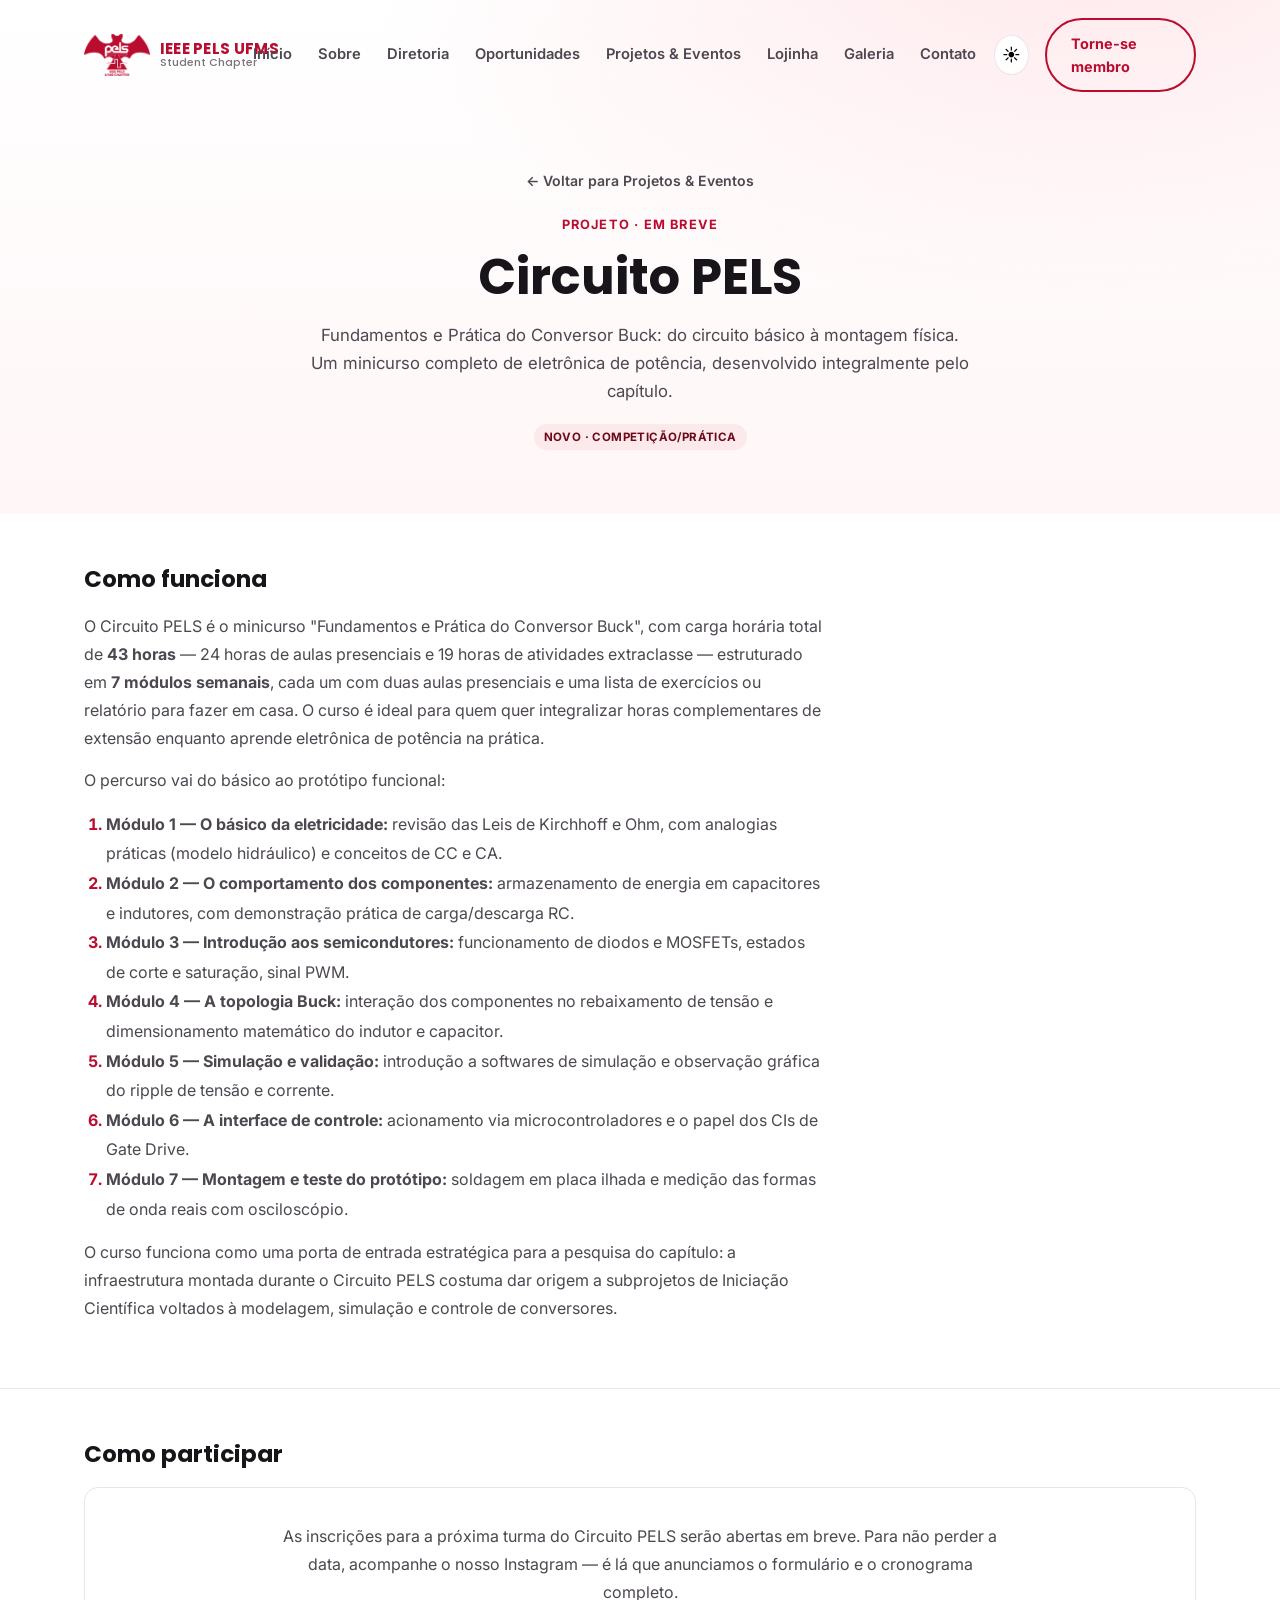
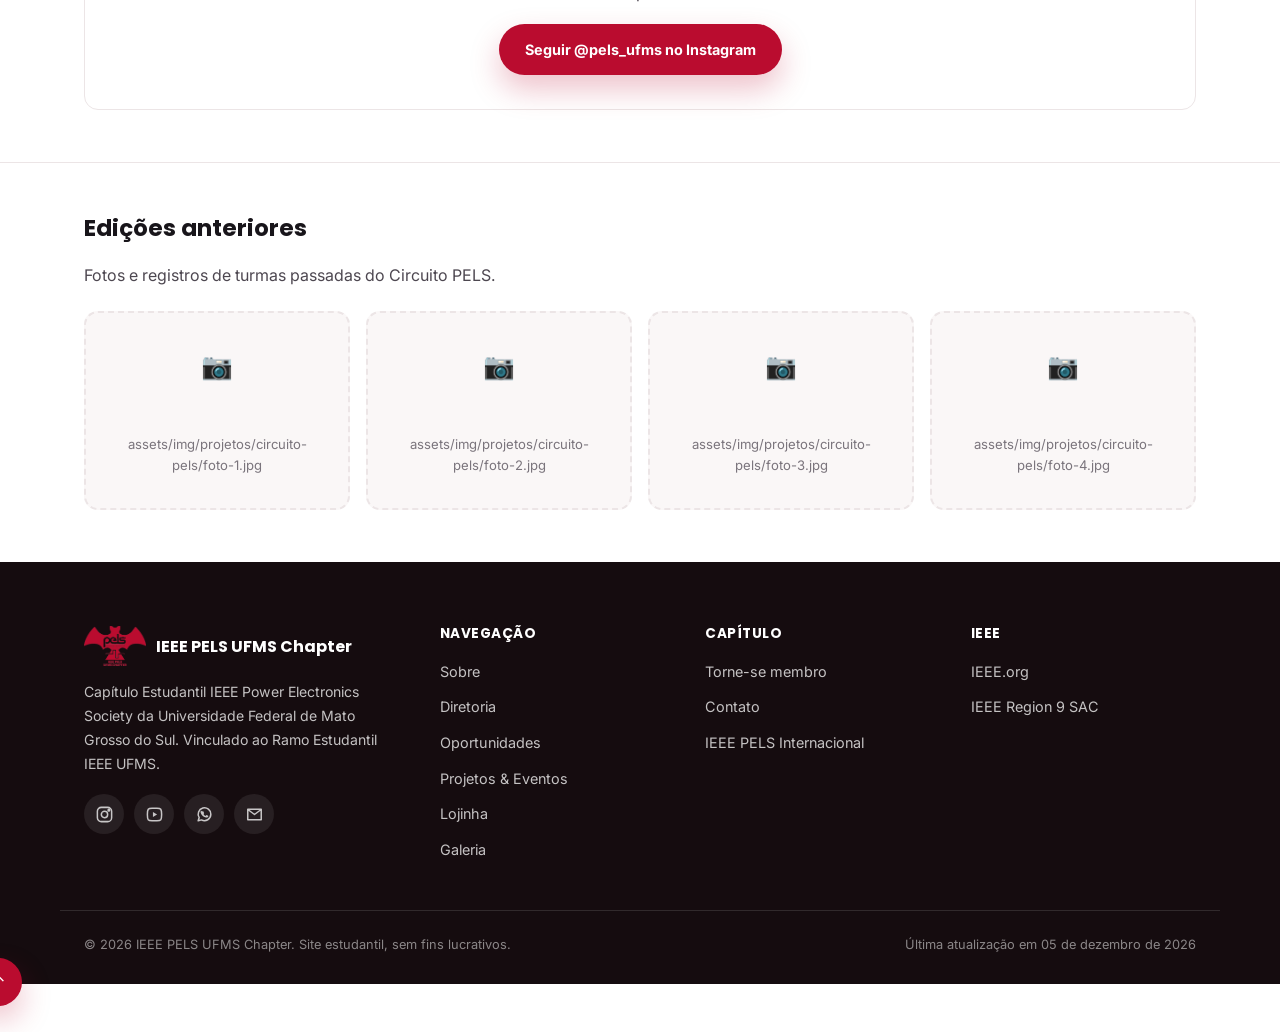
==== projetos/circuito-pels.html @ fd72b778 "Oficial" ====
<!DOCTYPE html>
<html lang="pt-BR">
<head>
<meta charset="UTF-8">
<meta name="viewport" content="width=device-width, initial-scale=1.0">
<title>Circuito PELS — IEEE PELS UFMS Chapter</title>
<meta name="description" content="Circuito PELS: minicurso prático de eletrônica de potência do Capítulo Estudantil IEEE PELS UFMS, do circuito básico à montagem física de um conversor Buck.">
<link rel="icon" type="image/png" sizes="32x32" href="../assets/img/favicon-32.png">
<link rel="icon" type="image/png" sizes="192x192" href="../assets/img/favicon-192.png">
<link rel="apple-touch-icon" href="../assets/img/favicon-192.png">
<link rel="preconnect" href="https://fonts.googleapis.com">
<link rel="preconnect" href="https://fonts.gstatic.com" crossorigin>
<link href="https://fonts.googleapis.com/css2?family=Inter:wght@400;500;600;700&family=Poppins:wght@600;700;800&display=swap" rel="stylesheet">
<link rel="stylesheet" href="../css/style.css">
<script>
  (function () {
    var stored = localStorage.getItem('pels-theme');
    var theme = stored || (window.matchMedia('(prefers-color-scheme: dark)').matches ? 'dark' : 'light');
    document.documentElement.setAttribute('data-theme', theme);
  })();
</script>
</head>
<body>

<a class="skip-link" href="#conteudo">Pular para o conteúdo</a>
<div class="scroll-progress" id="scrollProgress"></div>

<header class="site-header" id="siteHeader">
  <div class="container">
    <a href="../index.html" class="brand">
      <img src="../assets/img/logo.png" alt="Logo IEEE PELS UFMS Chapter">
      <span class="brand-text">
        <strong>IEEE PELS UFMS</strong>
        <span>Student Chapter</span>
      </span>
    </a>

    <nav class="nav-desktop" aria-label="Navegação principal">
      <a href="../index.html#inicio">Início</a>
      <a href="../index.html#sobre">Sobre</a>
      <a href="../index.html#diretoria">Diretoria</a>
      <a href="../index.html#oportunidades">Oportunidades</a>
      <a href="../index.html#projetos">Projetos &amp; Eventos</a>
      <a href="../index.html#loja">Lojinha</a>
      <a href="../index.html#galeria">Galeria</a>
      <a href="../index.html#contato">Contato</a>
    </nav>

    <button class="theme-toggle" id="themeToggle" type="button" aria-label="Alternar tema claro/escuro" aria-pressed="false">
      <span class="theme-icon theme-icon-sun" aria-hidden="true">☀️</span>
      <span class="theme-icon theme-icon-moon" aria-hidden="true">🌙</span>
    </button>

    <a href="../index.html#membros" class="btn btn-outline">Torne-se membro</a>

    <button class="nav-toggle" id="navToggle" aria-label="Abrir menu" aria-expanded="false" aria-controls="navMobile">
      <span></span>
    </button>
  </div>
</header>

<nav class="nav-mobile" id="navMobile" aria-label="Navegação mobile">
  <a href="../index.html#inicio">Início</a>
  <a href="../index.html#sobre">Sobre</a>
  <a href="../index.html#diretoria">Diretoria</a>
  <a href="../index.html#oportunidades">Oportunidades</a>
  <a href="../index.html#projetos">Projetos &amp; Eventos</a>
  <a href="../index.html#loja">Lojinha</a>
  <a href="../index.html#galeria">Galeria</a>
  <a href="../index.html#contato">Contato</a>
  <a href="../index.html#membros" class="btn btn-primary">Torne-se membro</a>
  <button class="theme-toggle theme-toggle-mobile" id="themeToggleMobile" type="button" aria-label="Alternar tema claro/escuro" aria-pressed="false">
    <span class="theme-icon theme-icon-sun" aria-hidden="true">☀️</span>
    <span class="theme-icon theme-icon-moon" aria-hidden="true">🌙</span>
    <span class="theme-toggle-label" id="themeToggleLabel">Tema escuro</span>
  </button>
</nav>

<main id="conteudo">

  <section class="page-hero">
    <div class="container">
      <a href="../index.html#projetos" class="page-back">← Voltar para Projetos &amp; Eventos</a>
      <span class="kicker">Projeto · Em breve</span>
      <h1>Circuito PELS</h1>
      <p class="page-lead">Fundamentos e Prática do Conversor Buck: do circuito básico à montagem física. Um minicurso completo de eletrônica de potência, desenvolvido integralmente pelo capítulo.</p>
      <span class="opp-tag">Novo · Competição/Prática</span>
    </div>
  </section>

  <section class="page-section">
    <div class="container">
      <h2>Como funciona</h2>
      <p>
        O Circuito PELS é o minicurso "Fundamentos e Prática do Conversor Buck", com carga horária total de
        <strong>43 horas</strong> — 24 horas de aulas presenciais e 19 horas de atividades extraclasse — estruturado
        em <strong>7 módulos semanais</strong>, cada um com duas aulas presenciais e uma lista de exercícios ou
        relatório para fazer em casa. O curso é ideal para quem quer integralizar horas complementares de extensão
        enquanto aprende eletrônica de potência na prática.
      </p>
      <p>O percurso vai do básico ao protótipo funcional:</p>
      <ol>
        <li><strong>Módulo 1 — O básico da eletricidade:</strong> revisão das Leis de Kirchhoff e Ohm, com analogias práticas (modelo hidráulico) e conceitos de CC e CA.</li>
        <li><strong>Módulo 2 — O comportamento dos componentes:</strong> armazenamento de energia em capacitores e indutores, com demonstração prática de carga/descarga RC.</li>
        <li><strong>Módulo 3 — Introdução aos semicondutores:</strong> funcionamento de diodos e MOSFETs, estados de corte e saturação, sinal PWM.</li>
        <li><strong>Módulo 4 — A topologia Buck:</strong> interação dos componentes no rebaixamento de tensão e dimensionamento matemático do indutor e capacitor.</li>
        <li><strong>Módulo 5 — Simulação e validação:</strong> introdução a softwares de simulação e observação gráfica do ripple de tensão e corrente.</li>
        <li><strong>Módulo 6 — A interface de controle:</strong> acionamento via microcontroladores e o papel dos CIs de Gate Drive.</li>
        <li><strong>Módulo 7 — Montagem e teste do protótipo:</strong> soldagem em placa ilhada e medição das formas de onda reais com osciloscópio.</li>
      </ol>
      <p>
        O curso funciona como uma porta de entrada estratégica para a pesquisa do capítulo: a infraestrutura montada
        durante o Circuito PELS costuma dar origem a subprojetos de Iniciação Científica voltados à modelagem,
        simulação e controle de conversores.
      </p>
    </div>
  </section>

  <section class="page-section">
    <div class="container">
      <h2>Como participar</h2>
      <div class="page-cta">
        <p>As inscrições para a próxima turma do Circuito PELS serão abertas em breve. Para não perder a data,
          acompanhe o nosso Instagram — é lá que anunciamos o formulário e o cronograma completo.</p>
        <a href="https://www.instagram.com/pels_ufms/" target="_blank" rel="noopener" class="btn btn-primary">Seguir @pels_ufms no Instagram</a>
      </div>
    </div>
  </section>

  <section class="page-section">
    <div class="container">
      <h2>Edições anteriores</h2>
      <p>Fotos e registros de turmas passadas do Circuito PELS.</p>
      <!-- Fotos: substituir os placeholders abaixo por <img src="../assets/img/projetos/circuito-pels/foto-N.jpg" alt="..."> -->
      <div class="photo-placeholder-grid">
        <div class="photo-placeholder"><span>📷</span><span>assets/img/projetos/circuito-pels/foto-1.jpg</span></div>
        <div class="photo-placeholder"><span>📷</span><span>assets/img/projetos/circuito-pels/foto-2.jpg</span></div>
        <div class="photo-placeholder"><span>📷</span><span>assets/img/projetos/circuito-pels/foto-3.jpg</span></div>
        <div class="photo-placeholder"><span>📷</span><span>assets/img/projetos/circuito-pels/foto-4.jpg</span></div>
      </div>
    </div>
  </section>

</main>

<footer class="site-footer">
  <div class="container footer-grid">
    <div>
      <div class="footer-brand">
        <img src="../assets/img/logo.png" alt="Logo IEEE PELS UFMS">
        <strong>IEEE PELS UFMS Chapter</strong>
      </div>
      <p>Capítulo Estudantil IEEE Power Electronics Society da Universidade Federal de Mato Grosso do
        Sul. Vinculado ao Ramo Estudantil IEEE UFMS.</p>
      <div class="social-row">
        <a href="https://www.instagram.com/pels_ufms/" target="_blank" rel="noopener" aria-label="Instagram"><svg viewBox="0 0 24 24"><rect x="3" y="3" width="18" height="18" rx="5"/><circle cx="12" cy="12" r="4"/><circle cx="17.5" cy="6.5" r="1"/></svg></a>
        <a href="https://youtube.com/@pelsufms8757" target="_blank" rel="noopener" aria-label="YouTube"><svg viewBox="0 0 24 24"><path d="M21 12c0 3.5-.4 5.7-1.1 6.7-.7.9-2.2 1.3-4.8 1.3H8.9c-2.6 0-4.1-.4-4.8-1.3C3.4 17.7 3 15.5 3 12s.4-5.7 1.1-6.7C4.8 4.4 6.3 4 8.9 4h6.2c2.6 0 4.1.4 4.8 1.3.7 1 1.1 3.2 1.1 6.7Z"/><path d="m10 8.8 5.3 3.2-5.3 3.2Z" class="fill"/></svg></a>
        <a href="https://chat.whatsapp.com/J5uKCY3uAXA0diFgOtXQ81" target="_blank" rel="noopener" aria-label="WhatsApp"><svg viewBox="0 0 24 24"><path d="M20 11.8a8 8 0 0 1-11.8 7L4 20l1.3-4.1A8 8 0 1 1 20 11.8Z"/><path d="M9.1 8.3c.2-.4.3-.4.6-.4h.5c.1 0 .3 0 .4.3l.8 1.9c.1.2.1.3 0 .5l-.4.5c-.2.2-.3.3-.1.6.2.4.9 1.4 2 1.9.3.2.5.2.7 0l.7-.8c.2-.2.3-.2.5-.1l1.7.8c.3.1.4.2.4.4 0 .2-.1 1-.6 1.4-.5.5-1.2.6-1.5.6-.4 0-1.5-.1-3.1-.8a10.7 10.7 0 0 1-3.5-3.1c-.9-1.2-1.2-2.3-1.2-3.1 0-.8.4-1.3.7-1.7Z" class="fill"/></svg></a>
        <a href="mailto:pelsufms@gmail.com" aria-label="E-mail"><svg viewBox="0 0 24 24"><path d="M3.5 5.5h17v13h-17zM4 6l8 6 8-6"/></svg></a>
      </div>
    </div>

    <div class="footer-col">
      <h4>Navegação</h4>
      <ul>
        <li><a href="../index.html#sobre">Sobre</a></li>
        <li><a href="../index.html#diretoria">Diretoria</a></li>
        <li><a href="../index.html#oportunidades">Oportunidades</a></li>
        <li><a href="../index.html#projetos">Projetos &amp; Eventos</a></li>
        <li><a href="../index.html#loja">Lojinha</a></li>
        <li><a href="../index.html#galeria">Galeria</a></li>
      </ul>
    </div>

    <div class="footer-col">
      <h4>Capítulo</h4>
      <ul>
        <li><a href="../index.html#membros">Torne-se membro</a></li>
        <li><a href="../index.html#contato">Contato</a></li>
        <li><a href="https://www.ieee-pels.org" target="_blank" rel="noopener">IEEE PELS Internacional</a></li>
      </ul>
    </div>

    <div class="footer-col">
      <h4>IEEE</h4>
      <ul>
        <li><a href="https://www.ieee.org" target="_blank" rel="noopener">IEEE.org</a></li>
        <li><a href="https://r9.ieee.org/sac" target="_blank" rel="noopener">IEEE Region 9 SAC</a></li>
      </ul>
    </div>
  </div>

  <div class="container footer-bottom">
    <span>© <span id="year"></span> IEEE PELS UFMS Chapter. Site estudantil, sem fins lucrativos.</span>
    <span class="footer-updated">Última atualização em <span id="lastUpdated">—</span></span>
  </div>
</footer>

<button class="back-to-top" id="backToTop" aria-label="Voltar ao topo">↑</button>

<script src="../js/main.js"></script>
</body>
</html>
---- css/style.css ----
/* ==========================================================================
   IEEE PELS UFMS Chapter — Design system
   Brand color sampled directly from the chapter logo (#BA0C2F).
   ========================================================================== */

:root {
  --red: #ba0c2f;
  --red-dark: #6e0919;
  --red-darker: #4a0611;
  --red-light: #e2536c;
  --red-tint: #fbe9ec;
  --gold: #d4a017;

  --ink: #18151a;
  --ink-soft: #4d4750;
  --ink-faint: #7a747c;

  --bg: #ffffff;
  --bg-alt: #faf7f7;
  --bg-dark: #150c0f;
  --surface: #ffffff;
  --surface-solid: #ffffff;

  --border: #ece5e6;

  --hero-bg: radial-gradient(1200px 600px at 85% -10%, #ffe9ec 0%, transparent 60%),
             linear-gradient(180deg, #fff 0%, #fff6f7 100%);
  --header-scrim: rgba(255,255,255,0.92);
  --badge-projeto-bg: #fdeeda;
  --badge-projeto-ink: #9a5b00;
  --badge-parceria-bg: #e6f0ff;
  --badge-parceria-ink: #1a4d8f;
  --badge-evento-ink: var(--red-dark);

  --font-head: 'Poppins', 'Segoe UI', sans-serif;
  --font-body: 'Inter', 'Segoe UI', sans-serif;

  --container: 1160px;
  --radius: 14px;
  --radius-sm: 8px;

  --shadow-sm: 0 2px 10px rgba(24, 21, 26, 0.06);
  --shadow-md: 0 12px 30px rgba(24, 21, 26, 0.1);
  --shadow-red: 0 14px 30px rgba(186, 12, 47, 0.25);

  --ease: cubic-bezier(0.22, 1, 0.36, 1);

  color-scheme: light;
}

/* ---------- Dark theme ---------- */
html[data-theme="dark"] {
  --red-tint: rgba(186, 12, 47, 0.16);

  --ink: #f2eef0;
  --ink-soft: #c4bec5;
  --ink-faint: #8f8991;

  --bg: #121014;
  --bg-alt: #19161a;
  --bg-dark: #0a080a;
  --surface: #1d1a1f;
  --surface-solid: #201d22;

  --border: #322e34;

  --hero-bg: radial-gradient(1200px 600px at 85% -10%, rgba(186,12,47,0.16) 0%, transparent 60%),
             linear-gradient(180deg, #121014 0%, #170f13 100%);
  --header-scrim: rgba(18,16,20,0.85);
  --badge-projeto-bg: rgba(212, 160, 23, 0.16);
  --badge-projeto-ink: #e0b84a;
  --badge-parceria-bg: rgba(58, 130, 255, 0.16);
  --badge-parceria-ink: #7fb1ff;
  --badge-evento-ink: var(--red-light);

  --shadow-sm: 0 2px 10px rgba(0, 0, 0, 0.28);
  --shadow-md: 0 12px 30px rgba(0, 0, 0, 0.4);

  color-scheme: dark;
}
html[data-theme="dark"] body {
  background: var(--bg);
}

/* ---------- Reset ---------- */
* , *::before, *::after { box-sizing: border-box; }
html { scroll-behavior: smooth; }
body {
  margin: 0;
  font-family: var(--font-body);
  color: var(--ink);
  background: var(--bg);
  line-height: 1.6;
  -webkit-font-smoothing: antialiased;
}
img { max-width: 100%; display: block; }
a { color: inherit; text-decoration: none; }
ul { list-style: none; margin: 0; padding: 0; }
h1, h2, h3, h4 { font-family: var(--font-head); line-height: 1.2; margin: 0; }
p { margin: 0; }
button { font: inherit; cursor: pointer; }

.container {
  width: 100%;
  max-width: var(--container);
  margin-inline: auto;
  padding-inline: 24px;
}

.skip-link {
  position: absolute;
  left: -999px;
  top: 0;
  background: var(--red);
  color: #fff;
  padding: 12px 20px;
  z-index: 999;
  border-radius: 0 0 8px 0;
}
.skip-link:focus { left: 0; }

::selection { background: var(--red); color: #fff; }

:focus-visible {
  outline: 3px solid var(--gold);
  outline-offset: 3px;
}

/* ---------- Scroll progress bar ---------- */
.scroll-progress {
  position: fixed;
  top: 0; left: 0;
  height: 3px;
  width: 0%;
  background: linear-gradient(90deg, var(--gold), var(--red));
  z-index: 1100;
  transition: width 0.1s linear;
}

/* ---------- Header ---------- */
.site-header {
  position: fixed;
  top: 0; left: 0; right: 0;
  z-index: 1000;
  padding: 18px 0;
  transition: padding 0.35s var(--ease), background 0.35s var(--ease), box-shadow 0.35s var(--ease);
}
.site-header .container { display: flex; align-items: center; justify-content: space-between; gap: 16px; }
.site-header::before {
  content: "";
  position: absolute; inset: 0;
  background: rgba(255,255,255,0);
  backdrop-filter: blur(0px);
  transition: background 0.35s var(--ease), backdrop-filter 0.35s var(--ease);
  z-index: -1;
}
.site-header.is-scrolled {
  padding: 10px 0;
  box-shadow: var(--shadow-sm);
}
.site-header.is-scrolled::before {
  background: var(--header-scrim);
  backdrop-filter: blur(10px);
}

.brand { display: flex; align-items: center; gap: 10px; font-family: var(--font-head); font-weight: 700; }
.brand img { height: 42px; width: auto; transition: height 0.35s var(--ease); }
.site-header.is-scrolled .brand img { height: 34px; }
.brand-text { display: flex; flex-direction: column; line-height: 1.1; }
.brand-text strong { color: var(--red); font-size: 0.95rem; letter-spacing: 0.3px; white-space: nowrap; }
.brand-text span { font-size: 0.68rem; color: var(--ink-faint); font-weight: 500; white-space: nowrap; }

@media (max-width: 400px) {
  .brand-text strong { font-size: 0.78rem; }
  .brand-text span { font-size: 0.6rem; }
}

.nav-desktop { display: flex; align-items: center; gap: 22px; flex-wrap: nowrap; white-space: nowrap; }
.nav-desktop a {
  font-size: 0.92rem;
  font-weight: 600;
  color: var(--ink-soft);
  position: relative;
  padding: 6px 2px;
  transition: color 0.25s;
}
.nav-desktop a::after {
  content: "";
  position: absolute; left: 0; bottom: -2px;
  width: 0; height: 2px;
  background: var(--red);
  transition: width 0.25s var(--ease);
}
.nav-desktop a:hover, .nav-desktop a.is-active { color: var(--red); }
.nav-desktop a:hover::after, .nav-desktop a.is-active::after { width: 100%; }

.btn {
  display: inline-flex;
  align-items: center;
  gap: 8px;
  padding: 12px 24px;
  border-radius: 999px;
  font-weight: 700;
  font-size: 0.9rem;
  border: 2px solid transparent;
  transition: transform 0.25s var(--ease), box-shadow 0.25s var(--ease), background 0.25s, color 0.25s;
}
.btn-primary { background: var(--red); color: #fff; box-shadow: var(--shadow-red); }
.btn-primary:hover { transform: translateY(-3px); box-shadow: 0 18px 34px rgba(186,12,47,0.32); }
.btn-outline { border-color: var(--red); color: var(--red); background: transparent; }
.btn-outline:hover { background: var(--red); color: #fff; transform: translateY(-3px); }
.btn-ghost-light { border-color: rgba(255,255,255,0.6); color: #fff; }
.btn-ghost-light:hover { background: #fff; color: var(--red); transform: translateY(-3px); }

/* ---------- Theme toggle ---------- */
.theme-toggle {
  display: inline-flex;
  align-items: center;
  justify-content: center;
  width: 40px; height: 40px;
  border-radius: 50%;
  border: 1px solid var(--border);
  background: var(--surface);
  font-size: 1.1rem;
  cursor: pointer;
  position: relative;
  z-index: 5;
  transition: background 0.25s, border-color 0.25s, transform 0.25s;
}
.theme-icon { pointer-events: none; }
.theme-toggle:hover { transform: translateY(-2px); border-color: var(--red); }
.theme-icon-moon { display: none; }
html[data-theme="dark"] .theme-icon-sun { display: none; }
html[data-theme="dark"] .theme-icon-moon { display: inline; }

.theme-toggle-mobile {
  width: auto;
  border-radius: var(--radius-sm);
  gap: 10px;
  padding: 12px 18px;
  margin-top: 14px;
  align-self: flex-start;
  font-size: 0.95rem;
  color: var(--ink);
}

.nav-toggle {
  display: none;
  background: none; border: none;
  width: 40px; height: 40px;
  position: relative;
}
.nav-toggle span, .nav-toggle span::before, .nav-toggle span::after {
  content: "";
  position: absolute; left: 8px; right: 8px;
  height: 2px; background: var(--ink);
  transition: transform 0.3s var(--ease), opacity 0.3s;
}
.nav-toggle span { top: 19px; }
.nav-toggle span::before { top: -8px; }
.nav-toggle span::after { top: 8px; }
.nav-toggle.is-open span { background: transparent; }
.nav-toggle.is-open span::before { transform: translateY(8px) rotate(45deg); background: var(--red); }
.nav-toggle.is-open span::after { transform: translateY(-8px) rotate(-45deg); background: var(--red); }

.nav-mobile {
  position: fixed;
  inset: 0;
  top: 0;
  background: var(--bg);
  padding: 110px 32px 40px;
  display: flex;
  flex-direction: column;
  gap: 6px;
  transform: translateX(100%);
  transition: transform 0.4s var(--ease);
  z-index: 999;
}
.nav-mobile.is-open { transform: translateX(0); }
.nav-mobile a {
  font-family: var(--font-head);
  font-size: 1.4rem;
  font-weight: 600;
  padding: 14px 0;
  border-bottom: 1px solid var(--border);
  color: var(--ink);
}
.nav-mobile .btn { margin-top: 24px; justify-content: center; }

/* ---------- Hero ---------- */
.hero {
  position: relative;
  min-height: 100vh;
  display: flex;
  align-items: center;
  padding-top: 110px;
  overflow: hidden;
  background: var(--hero-bg);
  transition: background 0.4s var(--ease);
}
.hero-grid {
  display: grid;
  grid-template-columns: 1.1fr 0.9fr;
  gap: 48px;
  align-items: center;
  width: 100%;
}
.eyebrow {
  display: inline-flex;
  align-items: center;
  gap: 8px;
  background: var(--red-tint);
  color: var(--badge-evento-ink);
  font-weight: 700;
  font-size: 0.78rem;
  letter-spacing: 0.6px;
  text-transform: uppercase;
  padding: 8px 16px;
  border-radius: 999px;
  margin-bottom: 22px;
}
.hero h1 {
  font-size: clamp(2.2rem, 4.5vw, 3.4rem);
  color: var(--ink);
  font-weight: 800;
  letter-spacing: -0.5px;
}
.hero h1 em {
  font-style: normal;
  color: var(--red);
  position: relative;
}
.hero-lead {
  margin-top: 20px;
  font-size: 1.1rem;
  color: var(--ink-soft);
  max-width: 46ch;
}
.hero-actions { display: flex; flex-wrap: wrap; gap: 14px; margin-top: 34px; }

.hero-badge {
  margin-top: 34px;
  display: inline-flex;
  align-items: center;
  gap: 12px;
  background: var(--surface);
  border: 1px solid var(--border);
  padding: 12px 18px;
  border-radius: var(--radius);
  box-shadow: var(--shadow-sm);
  font-size: 0.85rem;
  color: var(--ink-soft);
}
.hero-badge strong { color: var(--red); }
.hero-badge-award {
  border: 2px solid var(--red);
  box-shadow: 0 0 20px rgba(186,12,47,0.3), var(--shadow-sm);
  background: var(--surface);
  padding: 14px 22px;
  font-size: 0.9rem;
  font-weight: 600;
}
.hero-badge-award .award-icon {
  font-size: 1.6rem;
  animation: pulse-award 1.5s ease-in-out infinite;
  display: inline-block;
}
@keyframes pulse-award {
  0%, 100% { transform: scale(1); opacity: 1; }
  50% { transform: scale(1.15); opacity: 0.85; }
}

.hero-visual {
  position: relative;
  display: flex;
  align-items: center;
  justify-content: center;
}
.hero-visual .glow-ring {
  position: absolute;
  width: 420px; height: 420px;
  border-radius: 50%;
  background: radial-gradient(circle, rgba(186,12,47,0.14) 0%, transparent 70%);
  animation: pulse 6s ease-in-out infinite;
}
.logo-3d-canvas {
  position: relative;
  width: min(460px, 82vw);
  aspect-ratio: 1 / 1;
  cursor: grab;
  touch-action: none;
  filter: drop-shadow(0 26px 34px rgba(186, 12, 47, 0.3));
}
.logo-3d-canvas:active,
.logo-3d-canvas.is-dragging { cursor: grabbing; }
.logo-3d-canvas canvas {
  display: block;
  width: 100% !important;
  height: 100% !important;
}
.logo-3d-fallback {
  position: absolute;
  inset: 0;
  width: 100%;
  height: 100%;
  object-fit: contain;
  pointer-events: none;
}
.logo-3d-canvas.is-ready .logo-3d-fallback { display: none; }
.logo-3d-hint {
  position: absolute;
  bottom: -30px;
  left: 50%;
  transform: translateX(-50%);
  font-size: 0.72rem;
  font-weight: 600;
  letter-spacing: 0.4px;
  color: var(--ink-faint);
  text-transform: uppercase;
  opacity: 0.8;
  pointer-events: none;
  white-space: nowrap;
}
@keyframes pulse {
  0%, 100% { transform: scale(1); opacity: 1; }
  50% { transform: scale(1.08); opacity: 0.7; }
}

.scroll-cue {
  position: absolute;
  bottom: 28px; left: 50%;
  transform: translateX(-50%);
  display: flex; flex-direction: column; align-items: center;
  gap: 8px;
  color: var(--ink-faint);
  font-size: 0.72rem;
  letter-spacing: 1px;
  text-transform: uppercase;
}
.scroll-cue .wheel {
  width: 22px; height: 36px;
  border: 2px solid var(--ink-faint);
  border-radius: 20px;
  position: relative;
}
.scroll-cue .wheel::before {
  content: "";
  position: absolute;
  top: 6px; left: 50%;
  width: 4px; height: 8px;
  background: var(--red);
  border-radius: 2px;
  transform: translateX(-50%);
  animation: scrollcue 1.8s ease-in-out infinite;
}
@keyframes scrollcue {
  0% { opacity: 1; top: 6px; }
  70% { opacity: 0; top: 18px; }
  100% { opacity: 0; top: 18px; }
}

/* ---------- Stats: cinematic pinned scene ---------- */
.pin-wrap {
  position: relative;
  height: 150vh;
  background: linear-gradient(180deg, var(--red-darker) 0%, var(--red-dark) 45%, var(--red-darker) 100%);
}
.pin-inner {
  position: sticky;
  top: 0;
  height: 100vh;
  display: flex;
  flex-direction: column;
  align-items: center;
  justify-content: center;
  overflow: hidden;
  text-align: center;
  padding-inline: 24px;
}
.starfield {
  position: absolute;
  inset: -10%;
  opacity: 0.55;
  background-image:
    radial-gradient(1.6px 1.6px at 12% 22%, #fff, transparent),
    radial-gradient(1.6px 1.6px at 78% 14%, #fff, transparent),
    radial-gradient(1.2px 1.2px at 45% 62%, #fff, transparent),
    radial-gradient(1.6px 1.6px at 88% 70%, #fff, transparent),
    radial-gradient(1.2px 1.2px at 25% 82%, #fff, transparent),
    radial-gradient(1.6px 1.6px at 60% 38%, #fff, transparent),
    radial-gradient(1.2px 1.2px at 6% 55%, #fff, transparent),
    radial-gradient(1.6px 1.6px at 93% 92%, #fff, transparent);
  background-repeat: repeat;
  background-size: 340px 340px;
}
.pin-kicker {
  position: relative;
  color: var(--gold);
  font-weight: 700;
  font-size: 0.8rem;
  letter-spacing: 2px;
  text-transform: uppercase;
  margin-bottom: 32px;
  opacity: 0.9;
}
.pin-inner .stats-grid {
  position: relative;
  display: grid;
  grid-template-columns: repeat(4, 1fr);
  gap: 20px 44px;
  max-width: 980px;
  text-align: center;
  color: #fff;
}
.stat-cine {
  opacity: 0;
  transform: scale(0.6) translateY(46px);
  filter: blur(8px);
  transition: opacity 0.7s var(--ease), transform 0.7s var(--ease), filter 0.7s var(--ease);
}
.stat-cine.is-active {
  opacity: 1;
  transform: scale(1) translateY(0);
  filter: blur(0);
}
.stat-num {
  font-family: var(--font-head);
  font-size: clamp(1.8rem, 5vw, 3.4rem);
  font-weight: 800;
}
.stat-label {
  margin-top: 6px;
  font-size: 0.85rem;
  opacity: 0.85;
}
@media (prefers-reduced-motion: reduce) {
  .pin-wrap { height: auto; }
  .pin-inner { position: static; height: auto; padding: 90px 24px; }
  .stat-cine { opacity: 1; transform: none; filter: none; }
}
@media (max-width: 760px) {
  .pin-wrap { height: 130vh; }
  .pin-inner .stats-grid { grid-template-columns: repeat(2, 1fr); gap: 32px 24px; }
}

/* ---------- Sections ---------- */
section { padding: 108px 0; perspective: 1200px; }
.section-alt { background: var(--bg-alt); }
.section-head { max-width: 640px; margin-bottom: 56px; }
.section-head.center { margin-inline: auto; text-align: center; }
.kicker {
  display: block;
  color: var(--red);
  font-weight: 700;
  font-size: 0.8rem;
  letter-spacing: 1.2px;
  text-transform: uppercase;
  margin-bottom: 12px;
}
.section-head h2 {
  font-size: clamp(1.8rem, 3vw, 2.4rem);
  font-weight: 800;
  color: var(--ink);
  display: inline-block;
  clip-path: inset(0 100% 0 0);
  transition: clip-path 0.9s var(--ease) 0.1s;
}
.section-head.is-visible h2,
.section-head.reveal.is-visible h2 { clip-path: inset(0 0 0 0); }
.section-head p {
  margin-top: 14px;
  color: var(--ink-soft);
  font-size: 1.05rem;
}
@media (prefers-reduced-motion: reduce) {
  .section-head h2 { clip-path: none; }
}

/* ---------- Reveal-on-scroll ---------- */
.reveal {
  opacity: 0;
  transform: translateY(36px) rotateX(-6deg);
  transform-origin: bottom center;
  transition: opacity 0.7s var(--ease), transform 0.7s var(--ease);
  transition-delay: var(--delay, 0s);
}
.reveal.is-visible { opacity: 1; transform: translateY(0) rotateX(0); }
.reveal-scale { transform: scale(0.88) rotateX(-6deg); }
.reveal-scale.is-visible { transform: scale(1) rotateX(0); }
.reveal-left { transform: translateX(-40px) rotateY(10deg); }
.reveal-left.is-visible { transform: translateX(0) rotateY(0); }
.reveal-right { transform: translateX(40px) rotateY(-10deg); }
.reveal-right.is-visible { transform: translateX(0) rotateY(0); }

@media (prefers-reduced-motion: reduce) {
  html { scroll-behavior: auto; }
  .reveal, .reveal-scale, .reveal-left, .reveal-right,
  .hero-visual .glow-ring, .scroll-cue .wheel::before {
    opacity: 1 !important; transform: none !important; translate: none !important; animation: none !important;
  }
  /* The 3D mark's auto-spin is disabled in JS under reduced motion, but
     dragging it stays available — that motion is user-initiated. */
}

/* ---------- About / Sobre ---------- */
.about-grid {
  display: grid;
  grid-template-columns: 1fr 1fr;
  gap: 60px;
  align-items: start;
}
.about-copy p + p { margin-top: 16px; }
.about-copy p { color: var(--ink-soft); }
.mvv { display: flex; flex-direction: column; gap: 18px; }
.mvv-card {
  background: var(--surface);
  border: 1px solid var(--border);
  border-left: 4px solid var(--red);
  border-radius: var(--radius-sm);
  padding: 22px 24px;
  box-shadow: var(--shadow-sm);
  transition: transform 0.3s var(--ease), box-shadow 0.3s var(--ease);
}
.mvv-card:hover { transform: translateY(-4px); box-shadow: var(--shadow-md); }
.mvv-card h3 { font-size: 1rem; color: var(--red); margin-bottom: 6px; }
.mvv-card p { color: var(--ink-soft); font-size: 0.95rem; }

.pill-row { display: flex; flex-wrap: wrap; gap: 10px; margin-top: 22px; }
.pill {
  background: var(--red-tint);
  color: var(--badge-evento-ink);
  font-size: 0.8rem;
  font-weight: 600;
  padding: 7px 14px;
  border-radius: 999px;
}

/* ---------- Supporters ---------- */
.supporters {
  padding: 44px 0;
  border-top: 1px solid var(--border);
  border-bottom: 1px solid var(--border);
  background: var(--bg-alt);
}
.supporters-label {
  display: block;
  text-align: center;
  color: var(--ink-faint);
  font-size: 0.75rem;
  font-weight: 700;
  letter-spacing: 1.4px;
  text-transform: uppercase;
  margin-bottom: 22px;
}
.supporters-row {
  display: flex;
  align-items: center;
  justify-content: center;
  gap: 48px;
  flex-wrap: wrap;
}
.supporter-mark {
  font-family: var(--font-head);
  font-weight: 800;
  font-size: 1.3rem;
  letter-spacing: 1px;
  color: var(--ink-soft);
  opacity: 0.75;
  transition: opacity 0.25s, color 0.25s;
}
.supporter-mark:hover { opacity: 1; color: var(--red); }
@media (max-width: 480px) {
  .supporters-row { gap: 28px; }
  .supporter-mark { font-size: 1.05rem; }
}

/* ---------- Board / Diretoria ---------- */
.board-grid {
  display: grid;
  grid-template-columns: repeat(auto-fit, minmax(190px, 1fr));
  gap: 22px;
}
.board-card {
  position: relative;
  background: var(--surface);
  border: 1px solid var(--border);
  border-radius: var(--radius);
  padding: 26px 20px;
  text-align: center;
  box-shadow: var(--shadow-sm);
  transition: transform 0.35s var(--ease), box-shadow 0.35s var(--ease), border-color 0.35s;
}
.board-card:hover {
  transform: translateY(-8px);
  box-shadow: var(--shadow-md);
  border-color: var(--red);
}
.avatar {
  width: 76px; height: 76px;
  border-radius: 50%;
  margin: 0 auto 16px;
  background: linear-gradient(135deg, var(--red), var(--red-dark));
  color: #fff;
  display: flex; align-items: center; justify-content: center;
  font-family: var(--font-head);
  font-weight: 700;
  font-size: 1.3rem;
  box-shadow: var(--shadow-red);
}
.member-photo {
  position: relative;
  width: 92px; height: 92px;
  aspect-ratio: 1;
  flex: 0 0 92px;
  border-radius: 50%;
  margin: 0 auto 16px;
  background-image: var(--member-photo), linear-gradient(135deg, var(--red), var(--red-dark));
  background-size: cover;
  background-position: center;
  border: 3px solid var(--surface);
  box-shadow: 0 0 0 2px var(--red), var(--shadow-red);
  overflow: hidden;
  display: grid;
  place-items: center;
}
.member-photo span {
  color: #fff;
  font-family: var(--font-head);
  font-weight: 700;
  font-size: 1.25rem;
  text-shadow: 0 1px 5px rgba(0,0,0,.45);
  position: relative;
  z-index: 1;
}
.member-photo img {
  position: absolute;
  inset: 0;
  width: 100%;
  height: 100%;
  object-fit: cover;
  opacity: 0;
  transition: opacity .22s ease;
}
.member-photo.has-photo img { opacity: 1; }
.member-photo.has-photo span { opacity: 0; }
.board-card h3 { font-size: 1rem; color: var(--ink); }
.board-card .role { display: block; margin-top: 4px; color: var(--red); font-size: 0.82rem; font-weight: 600; }
.board-note {
  margin-top: 28px;
  font-size: 0.85rem;
  color: var(--ink-faint);
  text-align: center;
}

/* ---------- Opportunities ---------- */
.opp-grid {
  display: grid;
  grid-template-columns: repeat(3, 1fr);
  gap: 24px;
}
.opp-card {
  background: var(--surface);
  border: 1px solid var(--border);
  border-radius: var(--radius);
  padding: 30px 26px;
  box-shadow: var(--shadow-sm);
  transition: transform 0.35s var(--ease), box-shadow 0.35s var(--ease);
  position: relative;
  overflow: hidden;
}
.opp-card:hover { transform: translateY(-8px); box-shadow: var(--shadow-md); }
.opp-card::before {
  content: "";
  position: absolute; top: 0; left: 0; right: 0; height: 4px;
  background: linear-gradient(90deg, var(--gold), var(--red));
  transform: scaleX(0);
  transform-origin: left;
  transition: transform 0.4s var(--ease);
}
.opp-card:hover::before { transform: scaleX(1); }
.opp-icon {
  width: 52px; height: 52px;
  border-radius: 14px;
  background: var(--red-tint);
  display: flex; align-items: center; justify-content: center;
  font-size: 1.4rem;
  margin-bottom: 18px;
}
.opp-card h3 { font-size: 1.08rem; margin-bottom: 10px; color: var(--ink); }
.opp-card p { color: var(--ink-soft); font-size: 0.95rem; }
.opp-tag {
  display: inline-block;
  margin-top: 14px;
  font-size: 0.72rem;
  font-weight: 700;
  letter-spacing: 0.4px;
  text-transform: uppercase;
  color: var(--badge-evento-ink);
  background: var(--red-tint);
  padding: 4px 10px;
  border-radius: 999px;
}

/* ---------- Timeline (Projetos & Eventos) ---------- */
.filter-row { display: flex; gap: 10px; flex-wrap: wrap; margin-bottom: 44px; }
.filter-btn {
  background: var(--surface);
  border: 1px solid var(--border);
  padding: 9px 18px;
  border-radius: 999px;
  font-size: 0.85rem;
  font-weight: 600;
  color: var(--ink-soft);
  transition: all 0.25s;
}
.filter-btn:hover { border-color: var(--red); color: var(--red); }
.filter-btn.is-active { background: var(--red); border-color: var(--red); color: #fff; }

.timeline { position: relative; }
.timeline::before {
  content: "";
  position: absolute;
  left: 21px; top: 6px; bottom: 6px;
  width: 2px;
  background: linear-gradient(var(--border), var(--red), var(--border));
}
.timeline-item {
  position: relative;
  padding-left: 60px;
  margin-bottom: 34px;
}
.timeline-item:last-child { margin-bottom: 0; }
.timeline-dot {
  position: absolute;
  left: 12px; top: 4px;
  width: 20px; height: 20px;
  border-radius: 50%;
  background: var(--bg-alt);
  border: 3px solid var(--red);
  box-shadow: 0 0 0 5px var(--bg-alt);
}
.timeline-card {
  background: var(--surface);
  border: 1px solid var(--border);
  border-radius: var(--radius);
  padding: 22px 26px;
  box-shadow: var(--shadow-sm);
  transition: transform 0.3s var(--ease), box-shadow 0.3s var(--ease);
}
.timeline-card:hover { transform: translateX(6px); box-shadow: var(--shadow-md); }
.timeline-meta {
  display: flex; align-items: center; gap: 10px;
  margin-bottom: 8px;
  flex-wrap: wrap;
}
.timeline-date { font-size: 0.78rem; font-weight: 700; color: var(--ink-faint); text-transform: uppercase; letter-spacing: 0.4px; }
.badge {
  font-size: 0.68rem; font-weight: 700; text-transform: uppercase; letter-spacing: 0.4px;
  padding: 3px 10px; border-radius: 999px;
}
.badge-projeto { background: var(--badge-projeto-bg); color: var(--badge-projeto-ink); }
.badge-evento { background: var(--red-tint); color: var(--badge-evento-ink); }
.badge-parceria { background: var(--badge-parceria-bg); color: var(--badge-parceria-ink); }
.timeline-card h3 { font-size: 1.05rem; margin-bottom: 6px; }
.timeline-card h3 a, .opp-card h3 a {
  color: inherit;
  text-decoration: none;
  transition: color 0.2s;
}
.timeline-card h3 a:hover, .opp-card h3 a:hover { color: var(--red); text-decoration: underline; }
.timeline-card p { color: var(--ink-soft); font-size: 0.94rem; }

/* ---------- Lojinha PELS ---------- */
.store-section {
  padding: 112px 0;
  background: linear-gradient(135deg, var(--bg) 0%, var(--bg-alt) 100%);
  border-top: 1px solid var(--border);
  border-bottom: 1px solid var(--border);
}
.store-layout {
  display: grid;
  grid-template-columns: 1fr .85fr;
  align-items: center;
  gap: 72px;
}
.store-copy h2 { font-size: clamp(2rem, 4vw, 3.4rem); margin: 12px 0 18px; }
.store-copy > p { color: var(--ink-soft); max-width: 54ch; }
.store-points { margin: 26px 0 30px; display: grid; gap: 11px; }
.store-points li { color: var(--ink-soft); padding-left: 25px; position: relative; }
.store-points li::before { content: '✓'; position: absolute; left: 0; color: var(--red); font-weight: 800; }
.product-card {
  position: relative;
  min-height: 392px;
  overflow: hidden;
  border: 1px solid var(--border);
  border-radius: calc(var(--radius) * 1.5);
  background: linear-gradient(145deg, #18243a, #07111f);
  color: #fff;
  box-shadow: 0 20px 46px rgba(7, 17, 31, .24);
}
.product-card::after { content: ''; position: absolute; width: 280px; height: 280px; border-radius: 50%; right: -90px; top: -90px; background: rgba(186,12,47,.25); filter: blur(20px); }
.cap-illustration { position: absolute; inset: 36px 20px 115px; display: grid; place-items: center; transform: rotate(-10deg); }
.cap-crown { position: relative; width: 220px; height: 146px; border-radius: 120px 120px 34px 34px; background: linear-gradient(145deg, #203d66 0%, #09182e 76%); box-shadow: inset 20px 15px 30px rgba(255,255,255,.08), 18px 24px 30px rgba(0,0,0,.38); z-index: 2; }
.cap-crown::after { content: ''; position: absolute; left: 50%; top: 5px; width: 1px; height: 130px; background: rgba(255,255,255,.12); transform: translateX(-50%); }
.cap-crown img { width: 102px; height: 76px; object-fit: contain; position: absolute; left: 59px; top: 36px; filter: brightness(0) invert(1) drop-shadow(0 2px 2px rgba(0,0,0,.45)); }
.cap-brim { position: absolute; width: 198px; height: 58px; border-radius: 8px 100% 100% 42px; background: linear-gradient(160deg, #1c385f, #061329 85%); transform: translate(68px, 91px) rotate(-9deg); box-shadow: 12px 20px 22px rgba(0,0,0,.36); }
.product-info { position: absolute; z-index: 3; left: 26px; right: 26px; bottom: 24px; }
.product-status { display: inline-block; padding: 4px 9px; border-radius: 999px; background: rgba(255,255,255,.13); color: #fff; font-size: .7rem; letter-spacing: .4px; text-transform: uppercase; font-weight: 700; }
.product-info h3 { margin: 10px 0 5px; font-size: 1.25rem; }
.product-info p { color: rgba(255,255,255,.75); font-size: .9rem; }

/* ---------- Why PELS section ---------- */
.why-grid {
  display: grid;
  grid-template-columns: repeat(2, 1fr);
  gap: 32px;
}
.why-card {
  padding: 32px 28px;
  background: var(--surface);
  border: 1px solid var(--border);
  border-radius: var(--radius);
  text-align: center;
  transition: transform 0.3s var(--ease), box-shadow 0.3s var(--ease);
}
.why-card:hover {
  transform: translateY(-4px);
  box-shadow: var(--shadow-md);
}
.why-icon {
  font-size: 2.4rem;
  display: block;
  margin-bottom: 12px;
}
.why-card h3 {
  font-size: 1.1rem;
  margin-bottom: 10px;
  color: var(--ink);
}
.why-card p {
  color: var(--ink-soft);
  font-size: 0.93rem;
}

/* ---------- Testimonial (draft) ---------- */
.testimonial-card {
  background: var(--surface);
  border: 1px dashed var(--gold, #b8860b);
  border-radius: var(--radius);
  padding: 32px 36px;
}
.testimonial-card blockquote {
  margin: 0 0 20px;
  font-size: 1.05rem;
  line-height: 1.6;
  color: var(--ink);
  font-style: italic;
}
.testimonial-card figcaption { display: flex; align-items: center; gap: 12px; }
.testimonial-card figcaption img {
  width: 44px; height: 44px; border-radius: 50%; object-fit: cover; flex: 0 0 44px;
}
.testimonial-card figcaption span { font-size: 0.85rem; color: var(--ink-soft); }
.testimonial-card figcaption strong { color: var(--ink); }

/* ---------- Documentos section ---------- */
.docs-grid {
  display: grid;
  grid-template-columns: repeat(auto-fit, minmax(280px, 1fr));
  gap: 28px;
}
.doc-card {
  background: var(--surface);
  border: 1px solid var(--border);
  border-radius: var(--radius);
  padding: 32px 28px;
  text-align: center;
  transition: transform 0.3s var(--ease), box-shadow 0.3s var(--ease);
}
.doc-card:hover {
  transform: translateY(-4px);
  box-shadow: var(--shadow-md);
}
.doc-icon {
  font-size: 2.2rem;
  display: block;
  margin-bottom: 12px;
}
.doc-card h3 {
  font-size: 1.05rem;
  margin-bottom: 10px;
  color: var(--ink);
}
.doc-card p {
  color: var(--ink-soft);
  font-size: 0.92rem;
}

/* ---------- Join / Membros ---------- */
.join {
  background: linear-gradient(135deg, var(--red-darker), var(--red-dark) 55%, var(--red));
  border-radius: 28px;
  padding: 72px 48px;
  color: #fff;
  position: relative;
  overflow: hidden;
  text-align: center;
}
.join::before, .join::after {
  content: "";
  position: absolute;
  border-radius: 50%;
  background: rgba(255,255,255,0.06);
}
.join::before { width: 320px; height: 320px; top: -140px; left: -100px; }
.join::after { width: 240px; height: 240px; bottom: -120px; right: -60px; }
.join h2 { font-size: clamp(1.7rem, 3vw, 2.3rem); font-weight: 800; max-width: 620px; margin-inline: auto; position: relative; }
.join p { margin-top: 16px; opacity: 0.9; max-width: 540px; margin-inline: auto; position: relative; }
.join-actions { display: flex; justify-content: center; gap: 16px; flex-wrap: wrap; margin-top: 34px; position: relative; }
.join-steps {
  display: grid;
  grid-template-columns: repeat(3, 1fr);
  gap: 18px;
  margin-top: 48px;
  position: relative;
}
.join-step {
  background: rgba(255,255,255,0.08);
  border: 1px solid rgba(255,255,255,0.16);
  border-radius: var(--radius-sm);
  padding: 20px;
  text-align: left;
}
.join-step .num {
  font-family: var(--font-head);
  font-weight: 800;
  font-size: 1.3rem;
  color: var(--gold);
}
.join-step p { margin-top: 6px; font-size: 0.9rem; opacity: 0.92; }

/* ---------- Contact ---------- */
.contact-grid {
  display: grid;
  grid-template-columns: 1fr 1fr;
  gap: 50px;
}
.contact-list { display: flex; flex-direction: column; gap: 16px; margin-top: 26px; }
.contact-item {
  display: flex;
  align-items: center;
  gap: 16px;
  background: var(--surface);
  border: 1px solid var(--border);
  padding: 16px 18px;
  border-radius: var(--radius-sm);
  transition: transform 0.3s var(--ease), box-shadow 0.3s var(--ease);
}
.contact-item:hover { transform: translateY(-4px); box-shadow: var(--shadow-md); }
.contact-icon {
  width: 44px; height: 44px;
  flex-shrink: 0;
  border-radius: 12px;
  background: var(--red-tint);
  color: var(--red);
  display: flex; align-items: center; justify-content: center;
  font-size: 1.1rem;
}
.contact-item strong { display: block; font-size: 0.92rem; }
.contact-item span { display: block; font-size: 0.85rem; color: var(--ink-soft); }

.map-card {
  border-radius: var(--radius);
  overflow: hidden;
  border: 1px solid var(--border);
  box-shadow: var(--shadow-sm);
}
.map-card iframe { width: 100%; height: 100%; min-height: 340px; border: 0; }

/* ---------- Footer ---------- */
.site-footer {
  background: var(--bg-dark);
  color: rgba(255,255,255,0.75);
  padding: 64px 0 28px;
}
.footer-grid {
  display: grid;
  grid-template-columns: 1.4fr 1fr 1fr 1fr;
  gap: 40px;
}
.footer-brand { display: flex; align-items: center; gap: 10px; margin-bottom: 14px; }
.footer-brand img { height: 40px; }
.footer-brand strong { color: #fff; font-family: var(--font-head); }
.site-footer p { font-size: 0.88rem; line-height: 1.7; }
.footer-col h4 { color: #fff; font-size: 0.85rem; text-transform: uppercase; letter-spacing: 0.5px; margin-bottom: 16px; }
.footer-col ul { display: flex; flex-direction: column; gap: 10px; }
.footer-col a { font-size: 0.9rem; transition: color 0.25s, padding-left 0.25s; }
.footer-col a:hover { color: #fff; padding-left: 4px; }
.footer-bottom {
  margin-top: 48px;
  padding-top: 24px;
  border-top: 1px solid rgba(255,255,255,0.12);
  display: flex;
  justify-content: space-between;
  flex-wrap: wrap;
  gap: 12px;
  font-size: 0.8rem;
  color: rgba(255,255,255,0.5);
}
.social-row { display: flex; gap: 10px; margin-top: 18px; }
.social-row a {
  width: 40px; height: 40px;
  border-radius: 50%;
  background: rgba(255,255,255,0.08);
  display: flex; align-items: center; justify-content: center;
  transition: background 0.25s, transform 0.25s;
}
.social-row a:hover { background: var(--red); transform: translateY(-4px); }
.social-row svg { width: 19px; height: 19px; fill: none; stroke: currentColor; stroke-width: 1.9; stroke-linecap: round; stroke-linejoin: round; }
.social-row svg .fill { fill: currentColor; stroke: none; }

/* ---------- Identidade dos canais ---------- */
.contact-icon { width: 42px; height: 42px; flex: 0 0 42px; display: grid; place-items: center; border-radius: 12px; background: var(--bg-alt); color: var(--red); }
.contact-icon svg { width: 22px; height: 22px; fill: none; stroke: currentColor; stroke-width: 1.8; stroke-linecap: round; stroke-linejoin: round; }
.contact-icon svg .fill { fill: currentColor; stroke: none; }
.contact-icon-instagram { color: #d62976; background: color-mix(in srgb, #d62976 12%, var(--bg-alt)); }
.contact-icon-youtube { color: #f20d0d; background: color-mix(in srgb, #f20d0d 12%, var(--bg-alt)); }
.contact-icon-whatsapp { color: #25d366; background: color-mix(in srgb, #25d366 12%, var(--bg-alt)); }
.pels-international-mark { color: #ba0c2f; font-family: var(--font-head); font-size: .75rem; letter-spacing: -.4px; font-weight: 800; border: 1px solid currentColor; background: transparent; }

/* ---------- Back to top ---------- */
.back-to-top {
  position: fixed;
  right: 26px; bottom: 26px;
  width: 48px; height: 48px;
  border-radius: 50%;
  background: var(--red);
  color: #fff;
  border: none;
  display: flex; align-items: center; justify-content: center;
  box-shadow: var(--shadow-red);
  opacity: 0; visibility: hidden;
  transform: translateY(10px);
  transition: opacity 0.3s, transform 0.3s, visibility 0.3s;
  z-index: 900;
  font-size: 1.1rem;
}
.back-to-top.is-visible { opacity: 1; visibility: visible; transform: translateY(0); }

/* ==========================================================================
   3D / interactive layer — tilt, ripple, gallery, lightbox, parallax
   ========================================================================== */

/* Perspective context for anything that tilts in 3D */
.board-grid, .opp-grid, .gallery-grid, .timeline-card, .contact-item {
  perspective: 1200px;
}

.tilt {
  transform-style: preserve-3d;
  transition: transform 0.25s cubic-bezier(0.22, 1, 0.36, 1), box-shadow 0.25s;
  will-change: transform;
}
.tilt > * { transform: translateZ(18px); }

/* ---------- Ripple (click feedback on every button) ---------- */
.btn, .filter-btn, .nav-toggle, .back-to-top, .gallery-item {
  position: relative;
  overflow: hidden;
}
.ripple {
  position: absolute;
  border-radius: 50%;
  background: rgba(255, 255, 255, 0.55);
  transform: scale(0);
  pointer-events: none;
  animation: rippleAnim 0.65s ease-out forwards;
}
.btn-outline .ripple, .filter-btn .ripple { background: rgba(186, 12, 47, 0.25); }
@keyframes rippleAnim {
  to { transform: scale(2.6); opacity: 0; }
}
.btn:active, .filter-btn:active { transform: translateY(1px) scale(0.97); }

/* ---------- Cursor spotlight on hoverable cards ---------- */
.opp-card, .board-card, .gallery-item, .contact-item {
  --mx: 50%; --my: 50%;
}
.opp-card::after, .board-card::after {
  content: "";
  position: absolute; inset: 0;
  background: radial-gradient(280px circle at var(--mx) var(--my), rgba(186,12,47,0.10), transparent 65%);
  opacity: 0;
  transition: opacity 0.35s;
  pointer-events: none;
}
.opp-card:hover::after, .board-card:hover::after { opacity: 1; }

/* ---------- Gallery ---------- */
.gallery-grid {
  display: grid;
  grid-template-columns: repeat(4, 1fr);
  gap: 20px;
}
.insta-embeds-grid {
  display: grid;
  grid-template-columns: repeat(3, 1fr);
  gap: 24px;
}
.insta-embeds-grid .instagram-media { margin: 0 auto !important; width: 100% !important; }
@media (max-width: 900px) {
  .insta-embeds-grid { grid-template-columns: 1fr; max-width: 420px; margin-inline: auto; }
}
.gallery-item {
  border-radius: var(--radius);
  overflow: hidden;
  cursor: pointer;
  aspect-ratio: 3 / 4;
  box-shadow: var(--shadow-sm);
  border: 1px solid var(--border);
  background: var(--bg-alt);
}
.gallery-item img {
  width: 100%; height: 100%;
  object-fit: cover;
  transition: transform 0.5s var(--ease);
}
.gallery-item:hover img { transform: scale(1.12) rotate(-1deg); }
.gallery-overlay {
  position: absolute;
  inset: 0;
  display: flex;
  align-items: flex-end;
  padding: 18px;
  background: linear-gradient(0deg, rgba(24,10,15,0.85) 0%, rgba(24,10,15,0.05) 55%, transparent 100%);
  opacity: 0;
  transition: opacity 0.35s;
}
.gallery-item:hover .gallery-overlay { opacity: 1; }
.gallery-overlay span {
  color: #fff;
  font-size: 0.85rem;
  font-weight: 600;
  transform: translateY(8px);
  transition: transform 0.35s;
}
.gallery-item:hover .gallery-overlay span { transform: translateY(0); }
.gallery-expand {
  position: absolute;
  top: 12px; right: 12px;
  width: 32px; height: 32px;
  border-radius: 50%;
  background: rgba(255,255,255,0.9);
  color: var(--red);
  display: flex; align-items: center; justify-content: center;
  font-size: 0.9rem;
  opacity: 0;
  transform: scale(0.7);
  transition: all 0.3s;
}
.gallery-item:hover .gallery-expand { opacity: 1; transform: scale(1); }

/* ---------- Lightbox ---------- */
.lightbox {
  position: fixed;
  inset: 0;
  z-index: 1200;
  display: flex;
  align-items: center;
  justify-content: center;
  background: rgba(10, 5, 7, 0.88);
  backdrop-filter: blur(6px);
  opacity: 0;
  visibility: hidden;
  transition: opacity 0.35s, visibility 0.35s;
}
.lightbox.is-open { opacity: 1; visibility: visible; }
.lightbox-figure {
  position: relative;
  max-width: min(720px, 88vw);
  max-height: 82vh;
  transform: scale(0.85) rotateX(6deg);
  opacity: 0;
  transition: transform 0.4s var(--ease), opacity 0.4s var(--ease);
}
.lightbox.is-open .lightbox-figure { transform: scale(1) rotateX(0); opacity: 1; }
.lightbox-figure img {
  max-width: 100%;
  max-height: 82vh;
  border-radius: var(--radius);
  box-shadow: 0 40px 80px rgba(0,0,0,0.5);
}
.lightbox-caption {
  margin-top: 14px;
  text-align: center;
  color: #fff;
  font-size: 0.95rem;
  opacity: 0.85;
}
.lightbox-close, .lightbox-prev, .lightbox-next {
  position: absolute;
  background: rgba(255,255,255,0.12);
  border: 1px solid rgba(255,255,255,0.25);
  color: #fff;
  width: 44px; height: 44px;
  border-radius: 50%;
  display: flex; align-items: center; justify-content: center;
  font-size: 1.1rem;
  transition: background 0.25s, transform 0.25s;
}
.lightbox-close:hover, .lightbox-prev:hover, .lightbox-next:hover { background: var(--red); transform: scale(1.08); }
.lightbox-close { top: -56px; right: 0; }
.lightbox-prev { left: -56px; top: 50%; transform: translateY(-50%); }
.lightbox-next { right: -56px; top: 50%; transform: translateY(-50%); }
@media (max-width: 760px) {
  .lightbox-close { top: -50px; right: 0; }
  .lightbox-prev { left: 6px; top: 50%; }
  .lightbox-next { right: 6px; top: 50%; }
}

/* ---------- Parallax hero layers ---------- */
.hero-visual, .glow-ring { transform: translate3d(0,0,0); }
.hero { transform-style: preserve-3d; }

@media (prefers-reduced-motion: reduce) {
  .tilt, .tilt > *, .gallery-item img, .lightbox-figure { transition: none !important; transform: none !important; }
}

/* ---------- Responsive ---------- */
@media (max-width: 980px) {
  .hero-grid { grid-template-columns: 1fr; text-align: center; }
  .hero-lead { margin-inline: auto; }
  .hero-actions, .hero-badge { justify-content: center; margin-inline: auto; }
  .hero-visual { order: -1; }
  .about-grid, .contact-grid { grid-template-columns: 1fr; }
  .opp-grid { grid-template-columns: repeat(2, 1fr); }
  .gallery-grid { grid-template-columns: repeat(2, 1fr); }
  .why-grid { grid-template-columns: 1fr; }
  .join-steps { grid-template-columns: 1fr; }
  .footer-grid { grid-template-columns: 1fr 1fr; }
  .store-layout { grid-template-columns: 1fr; gap: 42px; }
  .store-copy { text-align: center; }
  .store-copy > p { margin-inline: auto; }
  .store-points { text-align: left; max-width: 520px; margin-inline: auto; }
}
@media (max-width: 1180px) {
  .nav-desktop { gap: 14px; }
  .nav-desktop a { font-size: 0.85rem; }
}
@media (max-width: 1080px) {
  .brand-text span:not(strong) { display: none; }
}
@media (max-width: 980px) {
  .nav-desktop, .site-header .btn-outline { display: none; }
  .nav-toggle { display: block; }
}
@media (max-width: 760px) {
  .hero { min-height: auto; padding: 96px 0 62px; align-items: flex-start; }
  .hero-grid { gap: 20px; }
  .hero-copy { order: 2; transform: none !important; opacity: 1 !important; }
  .hero-visual { order: 1; min-height: 250px; }
  .logo-3d-canvas { width: min(300px, 74vw); }
  .hero-visual .glow-ring { width: 310px; height: 310px; }
  .logo-3d-hint { bottom: -8px; }
  .hero h1 { font-size: clamp(2rem, 10vw, 2.7rem); }
  .hero-lead { font-size: 1rem; line-height: 1.65; }
  .hero-actions { margin-top: 26px; }
  .hero-actions .btn { flex: 1 1 100%; justify-content: center; }
  .hero-badge { margin-top: 24px; text-align: left; align-items: flex-start; }
  .scroll-cue { display: none; }
  .pin-wrap { height: auto; }
  .pin-inner { position: static; height: auto; min-height: 0; padding: 68px 24px; }
  .stat-cine { opacity: 1; transform: none; filter: none; }
  .stats-grid { grid-template-columns: repeat(2, 1fr); gap: 32px; }
  .opp-grid { grid-template-columns: 1fr; }
  section { padding: 80px 0; }
  .store-section { padding: 78px 0; }
  .product-card { min-height: 360px; }
  .filter-row { gap: 8px; margin-bottom: 28px; }
  .filter-btn { flex: 1 1 auto; padding: 10px 12px; }
  .timeline-item { padding-left: 42px; }
  .timeline::before { left: 13px; }
  .timeline-dot { left: 4px; }
  .timeline-card { padding: 20px; }
  .contact-item { padding: 15px; }
  .join { padding: 48px 24px; }
  .footer-grid { grid-template-columns: 1fr; gap: 32px; }
}
@media (max-width: 480px) {
  .stats-grid { grid-template-columns: 1fr 1fr; }
}

/* ---------- Correções de mídia e ícones ---------- */
.product-photo {
  position: absolute;
  inset: 0;
  width: 100%;
  height: 100%;
  object-fit: cover;
  object-position: center;
  opacity: .94;
  transition: transform .6s var(--ease);
}
.product-card:hover .product-photo { transform: scale(1.045); }
.product-card::before {
  content: '';
  position: absolute;
  inset: 38% 0 0;
  z-index: 2;
  background: linear-gradient(transparent, rgba(4, 10, 19, .94));
}
.contact-item > span:not(.contact-icon) {
  display: block;
  font-size: .85rem;
  color: var(--ink-soft);
}
.contact-item > span:not(.contact-icon) strong {
  display: block;
  font-size: .92rem;
  color: var(--ink);
}
.contact-item .contact-icon-email { color: #ba0c2f; background: rgba(186, 12, 47, .12); }
.contact-item .contact-icon-instagram { color: #d62976; background: rgba(214, 41, 118, .12); }
.contact-item .contact-icon-youtube { color: #f20d0d; background: rgba(242, 13, 13, .12); }
.contact-item .contact-icon-whatsapp { color: #25d366; background: rgba(37, 211, 102, .12); }
.contact-item .contact-icon {
  display: flex;
  align-items: center;
  justify-content: center;
  line-height: 1;
}
.contact-item .contact-icon svg { display: block; margin: 0; }

/* ---------- Project / event detail pages (projetos/*.html) ---------- */
.page-hero {
  padding: 168px 0 64px;
  background: var(--hero-bg);
  text-align: center;
}
.page-back {
  display: inline-flex;
  align-items: center;
  gap: 6px;
  margin-bottom: 22px;
  color: var(--ink-soft);
  font-weight: 600;
  font-size: 0.88rem;
  transition: color 0.2s;
}
.page-back:hover { color: var(--red); }
.page-hero .kicker { display: block; margin-bottom: 12px; }
.page-hero h1 { font-size: clamp(2rem, 5vw, 3.1rem); margin-bottom: 16px; }
.page-hero .page-lead { max-width: 660px; margin-inline: auto; color: var(--ink-soft); font-size: 1.05rem; line-height: 1.65; }
.page-hero .opp-tag { margin-top: 18px; display: inline-block; }

.page-section { padding: 52px 0; }
.page-section + .page-section { border-top: 1px solid var(--border); }
.page-section h2 { font-size: 1.45rem; margin-bottom: 18px; color: var(--ink); }
.page-section > .container > p,
.page-section p { color: var(--ink-soft); line-height: 1.75; margin-bottom: 14px; max-width: 74ch; }
.page-section ul { color: var(--ink-soft); line-height: 1.85; padding-left: 22px; margin-bottom: 14px; max-width: 74ch; }
.page-section ul li::marker { color: var(--red); }
.page-section ol { color: var(--ink-soft); line-height: 1.85; padding-left: 22px; margin-bottom: 14px; max-width: 74ch; }
.page-section ol li::marker { color: var(--red); font-weight: 700; }

.info-cards { display: grid; grid-template-columns: repeat(auto-fit, minmax(220px, 1fr)); gap: 20px; margin-top: 22px; }
.info-card { background: var(--surface); border: 1px solid var(--border); border-radius: var(--radius); padding: 22px; }
.info-card h3 { font-size: 1rem; margin-bottom: 8px; color: var(--ink); }
.info-card p { font-size: 0.88rem; margin: 0; }

.page-cta {
  background: var(--surface);
  border: 1px solid var(--border);
  border-radius: var(--radius);
  padding: 34px;
  text-align: center;
  margin-top: 8px;
}
.page-cta p { margin: 0 auto 18px; }

.photo-placeholder-grid { display: grid; grid-template-columns: repeat(auto-fit, minmax(200px, 1fr)); gap: 16px; margin-top: 22px; }
.photo-placeholder {
  aspect-ratio: 4 / 3;
  border: 2px dashed var(--border);
  border-radius: var(--radius);
  display: grid;
  place-items: center;
  gap: 6px;
  color: var(--ink-faint);
  font-size: 0.82rem;
  text-align: center;
  padding: 12px;
  background: var(--bg-alt);
}
.photo-placeholder span:first-child { font-size: 1.6rem; }

@media (max-width: 640px) {
  .page-hero { padding: 140px 0 48px; }
}
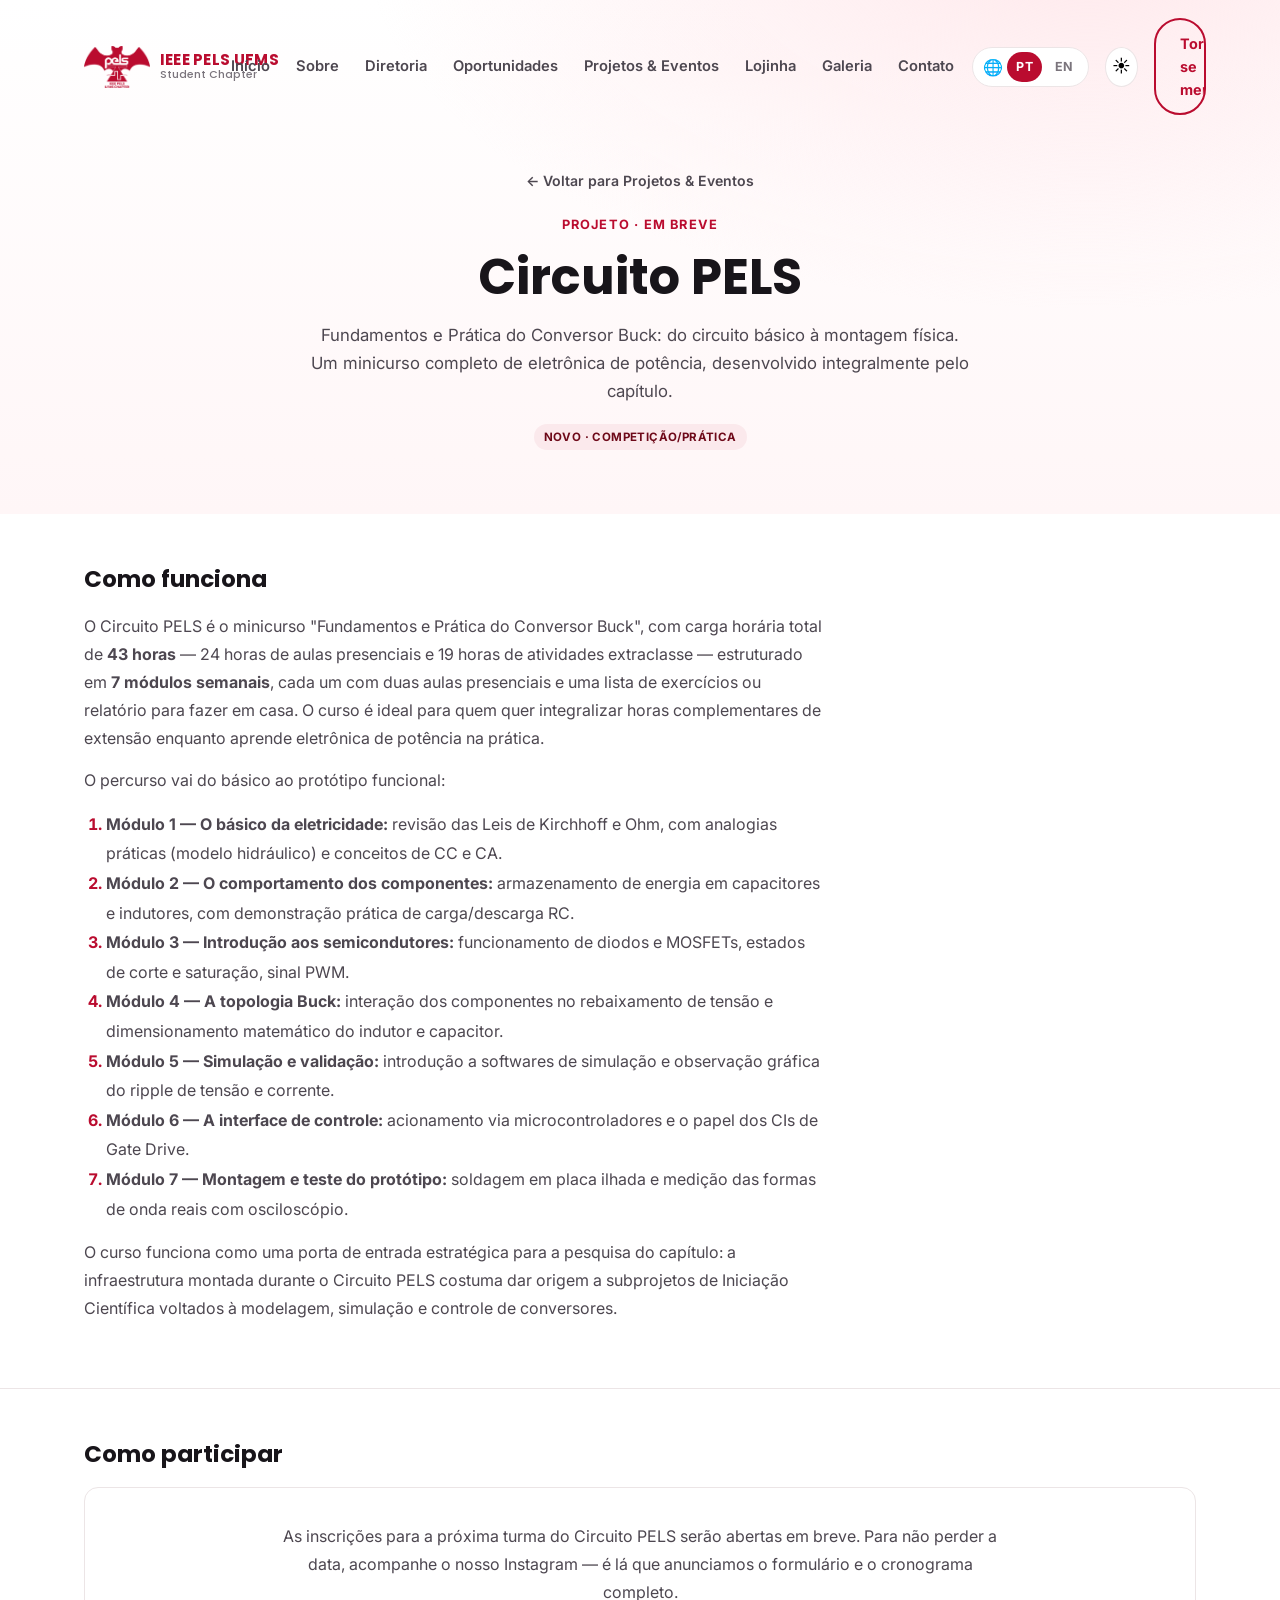
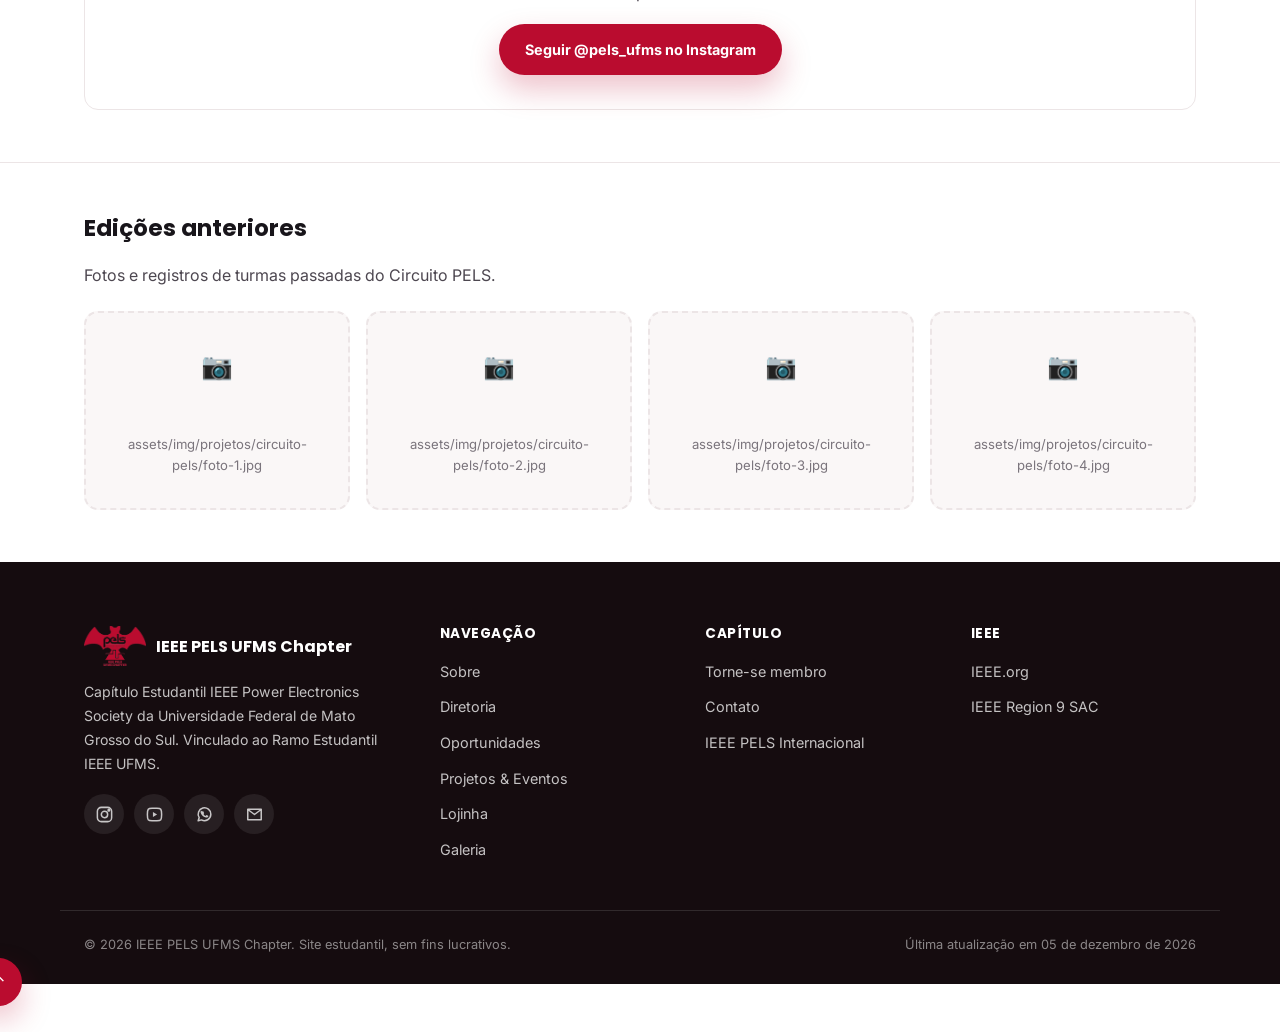
==== commit 38950446: "Add files via upload" ====
--- a/projetos/circuito-pels.html
+++ b/projetos/circuito-pels.html
@@ -1,204 +1,221 @@
-
-<!DOCTYPE html>
-<html lang="pt-BR">
-<head>
-<meta charset="UTF-8">
-<meta name="viewport" content="width=device-width, initial-scale=1.0">
-<title>Circuito PELS — IEEE PELS UFMS Chapter</title>
-<meta name="description" content="Circuito PELS: minicurso prático de eletrônica de potência do Capítulo Estudantil IEEE PELS UFMS, do circuito básico à montagem física de um conversor Buck.">
-<link rel="icon" type="image/png" sizes="32x32" href="../assets/img/favicon-32.png">
-<link rel="icon" type="image/png" sizes="192x192" href="../assets/img/favicon-192.png">
-<link rel="apple-touch-icon" href="../assets/img/favicon-192.png">
-<link rel="preconnect" href="https://fonts.googleapis.com">
-<link rel="preconnect" href="https://fonts.gstatic.com" crossorigin>
-<link href="https://fonts.googleapis.com/css2?family=Inter:wght@400;500;600;700&family=Poppins:wght@600;700;800&display=swap" rel="stylesheet">
-<link rel="stylesheet" href="../css/style.css">
-<script>
-  (function () {
-    var stored = localStorage.getItem('pels-theme');
-    var theme = stored || (window.matchMedia('(prefers-color-scheme: dark)').matches ? 'dark' : 'light');
-    document.documentElement.setAttribute('data-theme', theme);
-  })();
-</script>
-</head>
-<body>
-
-<a class="skip-link" href="#conteudo">Pular para o conteúdo</a>
-<div class="scroll-progress" id="scrollProgress"></div>
-
-<header class="site-header" id="siteHeader">
-  <div class="container">
-    <a href="../index.html" class="brand">
-      <img src="../assets/img/logo.png" alt="Logo IEEE PELS UFMS Chapter">
-      <span class="brand-text">
-        <strong>IEEE PELS UFMS</strong>
-        <span>Student Chapter</span>
-      </span>
-    </a>
-
-    <nav class="nav-desktop" aria-label="Navegação principal">
-      <a href="../index.html#inicio">Início</a>
-      <a href="../index.html#sobre">Sobre</a>
-      <a href="../index.html#diretoria">Diretoria</a>
-      <a href="../index.html#oportunidades">Oportunidades</a>
-      <a href="../index.html#projetos">Projetos &amp; Eventos</a>
-      <a href="../index.html#loja">Lojinha</a>
-      <a href="../index.html#galeria">Galeria</a>
-      <a href="../index.html#contato">Contato</a>
-    </nav>
-
-    <button class="theme-toggle" id="themeToggle" type="button" aria-label="Alternar tema claro/escuro" aria-pressed="false">
-      <span class="theme-icon theme-icon-sun" aria-hidden="true">☀️</span>
-      <span class="theme-icon theme-icon-moon" aria-hidden="true">🌙</span>
-    </button>
-
-    <a href="../index.html#membros" class="btn btn-outline">Torne-se membro</a>
-
-    <button class="nav-toggle" id="navToggle" aria-label="Abrir menu" aria-expanded="false" aria-controls="navMobile">
-      <span></span>
-    </button>
-  </div>
-</header>
-
-<nav class="nav-mobile" id="navMobile" aria-label="Navegação mobile">
-  <a href="../index.html#inicio">Início</a>
-  <a href="../index.html#sobre">Sobre</a>
-  <a href="../index.html#diretoria">Diretoria</a>
-  <a href="../index.html#oportunidades">Oportunidades</a>
-  <a href="../index.html#projetos">Projetos &amp; Eventos</a>
-  <a href="../index.html#loja">Lojinha</a>
-  <a href="../index.html#galeria">Galeria</a>
-  <a href="../index.html#contato">Contato</a>
-  <a href="../index.html#membros" class="btn btn-primary">Torne-se membro</a>
-  <button class="theme-toggle theme-toggle-mobile" id="themeToggleMobile" type="button" aria-label="Alternar tema claro/escuro" aria-pressed="false">
-    <span class="theme-icon theme-icon-sun" aria-hidden="true">☀️</span>
-    <span class="theme-icon theme-icon-moon" aria-hidden="true">🌙</span>
-    <span class="theme-toggle-label" id="themeToggleLabel">Tema escuro</span>
-  </button>
-</nav>
-
-<main id="conteudo">
-
-  <section class="page-hero">
-    <div class="container">
-      <a href="../index.html#projetos" class="page-back">← Voltar para Projetos &amp; Eventos</a>
-      <span class="kicker">Projeto · Em breve</span>
-      <h1>Circuito PELS</h1>
-      <p class="page-lead">Fundamentos e Prática do Conversor Buck: do circuito básico à montagem física. Um minicurso completo de eletrônica de potência, desenvolvido integralmente pelo capítulo.</p>
-      <span class="opp-tag">Novo · Competição/Prática</span>
-    </div>
-  </section>
-
-  <section class="page-section">
-    <div class="container">
-      <h2>Como funciona</h2>
-      <p>
-        O Circuito PELS é o minicurso "Fundamentos e Prática do Conversor Buck", com carga horária total de
-        <strong>43 horas</strong> — 24 horas de aulas presenciais e 19 horas de atividades extraclasse — estruturado
-        em <strong>7 módulos semanais</strong>, cada um com duas aulas presenciais e uma lista de exercícios ou
-        relatório para fazer em casa. O curso é ideal para quem quer integralizar horas complementares de extensão
-        enquanto aprende eletrônica de potência na prática.
-      </p>
-      <p>O percurso vai do básico ao protótipo funcional:</p>
-      <ol>
-        <li><strong>Módulo 1 — O básico da eletricidade:</strong> revisão das Leis de Kirchhoff e Ohm, com analogias práticas (modelo hidráulico) e conceitos de CC e CA.</li>
-        <li><strong>Módulo 2 — O comportamento dos componentes:</strong> armazenamento de energia em capacitores e indutores, com demonstração prática de carga/descarga RC.</li>
-        <li><strong>Módulo 3 — Introdução aos semicondutores:</strong> funcionamento de diodos e MOSFETs, estados de corte e saturação, sinal PWM.</li>
-        <li><strong>Módulo 4 — A topologia Buck:</strong> interação dos componentes no rebaixamento de tensão e dimensionamento matemático do indutor e capacitor.</li>
-        <li><strong>Módulo 5 — Simulação e validação:</strong> introdução a softwares de simulação e observação gráfica do ripple de tensão e corrente.</li>
-        <li><strong>Módulo 6 — A interface de controle:</strong> acionamento via microcontroladores e o papel dos CIs de Gate Drive.</li>
-        <li><strong>Módulo 7 — Montagem e teste do protótipo:</strong> soldagem em placa ilhada e medição das formas de onda reais com osciloscópio.</li>
-      </ol>
-      <p>
-        O curso funciona como uma porta de entrada estratégica para a pesquisa do capítulo: a infraestrutura montada
-        durante o Circuito PELS costuma dar origem a subprojetos de Iniciação Científica voltados à modelagem,
-        simulação e controle de conversores.
-      </p>
-    </div>
-  </section>
-
-  <section class="page-section">
-    <div class="container">
-      <h2>Como participar</h2>
-      <div class="page-cta">
-        <p>As inscrições para a próxima turma do Circuito PELS serão abertas em breve. Para não perder a data,
-          acompanhe o nosso Instagram — é lá que anunciamos o formulário e o cronograma completo.</p>
-        <a href="https://www.instagram.com/pels_ufms/" target="_blank" rel="noopener" class="btn btn-primary">Seguir @pels_ufms no Instagram</a>
-      </div>
-    </div>
-  </section>
-
-  <section class="page-section">
-    <div class="container">
-      <h2>Edições anteriores</h2>
-      <p>Fotos e registros de turmas passadas do Circuito PELS.</p>
-      <!-- Fotos: substituir os placeholders abaixo por <img src="../assets/img/projetos/circuito-pels/foto-N.jpg" alt="..."> -->
-      <div class="photo-placeholder-grid">
-        <div class="photo-placeholder"><span>📷</span><span>assets/img/projetos/circuito-pels/foto-1.jpg</span></div>
-        <div class="photo-placeholder"><span>📷</span><span>assets/img/projetos/circuito-pels/foto-2.jpg</span></div>
-        <div class="photo-placeholder"><span>📷</span><span>assets/img/projetos/circuito-pels/foto-3.jpg</span></div>
-        <div class="photo-placeholder"><span>📷</span><span>assets/img/projetos/circuito-pels/foto-4.jpg</span></div>
-      </div>
-    </div>
-  </section>
-
-</main>
-
-<footer class="site-footer">
-  <div class="container footer-grid">
-    <div>
-      <div class="footer-brand">
-        <img src="../assets/img/logo.png" alt="Logo IEEE PELS UFMS">
-        <strong>IEEE PELS UFMS Chapter</strong>
-      </div>
-      <p>Capítulo Estudantil IEEE Power Electronics Society da Universidade Federal de Mato Grosso do
-        Sul. Vinculado ao Ramo Estudantil IEEE UFMS.</p>
-      <div class="social-row">
-        <a href="https://www.instagram.com/pels_ufms/" target="_blank" rel="noopener" aria-label="Instagram"><svg viewBox="0 0 24 24"><rect x="3" y="3" width="18" height="18" rx="5"/><circle cx="12" cy="12" r="4"/><circle cx="17.5" cy="6.5" r="1"/></svg></a>
-        <a href="https://youtube.com/@pelsufms8757" target="_blank" rel="noopener" aria-label="YouTube"><svg viewBox="0 0 24 24"><path d="M21 12c0 3.5-.4 5.7-1.1 6.7-.7.9-2.2 1.3-4.8 1.3H8.9c-2.6 0-4.1-.4-4.8-1.3C3.4 17.7 3 15.5 3 12s.4-5.7 1.1-6.7C4.8 4.4 6.3 4 8.9 4h6.2c2.6 0 4.1.4 4.8 1.3.7 1 1.1 3.2 1.1 6.7Z"/><path d="m10 8.8 5.3 3.2-5.3 3.2Z" class="fill"/></svg></a>
-        <a href="https://chat.whatsapp.com/J5uKCY3uAXA0diFgOtXQ81" target="_blank" rel="noopener" aria-label="WhatsApp"><svg viewBox="0 0 24 24"><path d="M20 11.8a8 8 0 0 1-11.8 7L4 20l1.3-4.1A8 8 0 1 1 20 11.8Z"/><path d="M9.1 8.3c.2-.4.3-.4.6-.4h.5c.1 0 .3 0 .4.3l.8 1.9c.1.2.1.3 0 .5l-.4.5c-.2.2-.3.3-.1.6.2.4.9 1.4 2 1.9.3.2.5.2.7 0l.7-.8c.2-.2.3-.2.5-.1l1.7.8c.3.1.4.2.4.4 0 .2-.1 1-.6 1.4-.5.5-1.2.6-1.5.6-.4 0-1.5-.1-3.1-.8a10.7 10.7 0 0 1-3.5-3.1c-.9-1.2-1.2-2.3-1.2-3.1 0-.8.4-1.3.7-1.7Z" class="fill"/></svg></a>
-        <a href="mailto:pelsufms@gmail.com" aria-label="E-mail"><svg viewBox="0 0 24 24"><path d="M3.5 5.5h17v13h-17zM4 6l8 6 8-6"/></svg></a>
-      </div>
-    </div>
-
-    <div class="footer-col">
-      <h4>Navegação</h4>
-      <ul>
-        <li><a href="../index.html#sobre">Sobre</a></li>
-        <li><a href="../index.html#diretoria">Diretoria</a></li>
-        <li><a href="../index.html#oportunidades">Oportunidades</a></li>
-        <li><a href="../index.html#projetos">Projetos &amp; Eventos</a></li>
-        <li><a href="../index.html#loja">Lojinha</a></li>
-        <li><a href="../index.html#galeria">Galeria</a></li>
-      </ul>
-    </div>
-
-    <div class="footer-col">
-      <h4>Capítulo</h4>
-      <ul>
-        <li><a href="../index.html#membros">Torne-se membro</a></li>
-        <li><a href="../index.html#contato">Contato</a></li>
-        <li><a href="https://www.ieee-pels.org" target="_blank" rel="noopener">IEEE PELS Internacional</a></li>
-      </ul>
-    </div>
-
-    <div class="footer-col">
-      <h4>IEEE</h4>
-      <ul>
-        <li><a href="https://www.ieee.org" target="_blank" rel="noopener">IEEE.org</a></li>
-        <li><a href="https://r9.ieee.org/sac" target="_blank" rel="noopener">IEEE Region 9 SAC</a></li>
-      </ul>
-    </div>
-  </div>
-
-  <div class="container footer-bottom">
-    <span>© <span id="year"></span> IEEE PELS UFMS Chapter. Site estudantil, sem fins lucrativos.</span>
-    <span class="footer-updated">Última atualização em <span id="lastUpdated">—</span></span>
-  </div>
-</footer>
-
-<button class="back-to-top" id="backToTop" aria-label="Voltar ao topo">↑</button>
-
-<script src="../js/main.js"></script>
-</body>
-</html>
+
+<!DOCTYPE html>
+<html lang="pt-BR">
+<head>
+<meta charset="UTF-8">
+<meta name="viewport" content="width=device-width, initial-scale=1.0">
+<title>Circuito PELS — IEEE PELS UFMS Chapter</title>
+<meta name="description" content="Circuito PELS: minicurso prático de eletrônica de potência do Capítulo Estudantil IEEE PELS UFMS, do circuito básico à montagem física de um conversor Buck.">
+<link rel="icon" type="image/png" sizes="32x32" href="../assets/img/favicon-32.png">
+<link rel="icon" type="image/png" sizes="192x192" href="../assets/img/favicon-192.png">
+<link rel="apple-touch-icon" href="../assets/img/favicon-192.png">
+<link rel="preconnect" href="https://fonts.googleapis.com">
+<link rel="preconnect" href="https://fonts.gstatic.com" crossorigin>
+<link href="https://fonts.googleapis.com/css2?family=Inter:wght@400;500;600;700&family=Poppins:wght@600;700;800&display=swap" rel="stylesheet">
+<link rel="stylesheet" href="../css/style.css">
+<script>
+  (function () {
+    var stored = localStorage.getItem('pels-theme');
+    var theme = stored || (window.matchMedia('(prefers-color-scheme: dark)').matches ? 'dark' : 'light');
+    document.documentElement.setAttribute('data-theme', theme);
+
+    var storedLang = localStorage.getItem('pels-lang');
+    if (storedLang === 'en') document.documentElement.setAttribute('lang', 'en');
+  })();
+</script>
+</head>
+<body>
+
+<a class="skip-link" href="#conteudo">Pular para o conteúdo</a>
+<div class="scroll-progress" id="scrollProgress"></div>
+
+<header class="site-header" id="siteHeader">
+  <div class="container">
+    <a href="../index.html" class="brand">
+      <img src="../assets/img/logo.png" alt="Logo IEEE PELS UFMS Chapter">
+      <span class="brand-text">
+        <strong>IEEE PELS UFMS</strong>
+        <span>Student Chapter</span>
+      </span>
+    </a>
+
+    <nav class="nav-desktop" aria-label="Navegação principal">
+      <a href="../index.html#inicio"><span class="i18n-pt">Início</span><span class="i18n-en" lang="en">Home</span></a>
+      <a href="../index.html#sobre"><span class="i18n-pt">Sobre</span><span class="i18n-en" lang="en">About</span></a>
+      <a href="../index.html#diretoria"><span class="i18n-pt">Diretoria</span><span class="i18n-en" lang="en">Board</span></a>
+      <a href="../index.html#oportunidades"><span class="i18n-pt">Oportunidades</span><span class="i18n-en" lang="en">Opportunities</span></a>
+      <a href="../index.html#projetos"><span class="i18n-pt">Projetos &amp; Eventos</span><span class="i18n-en" lang="en">Projects &amp; Events</span></a>
+      <a href="../index.html#loja"><span class="i18n-pt">Lojinha</span><span class="i18n-en" lang="en">Shop</span></a>
+      <a href="../index.html#galeria"><span class="i18n-pt">Galeria</span><span class="i18n-en" lang="en">Gallery</span></a>
+      <a href="../index.html#contato"><span class="i18n-pt">Contato</span><span class="i18n-en" lang="en">Contact</span></a>
+    </nav>
+
+    <div class="lang-toggle" role="group" aria-label="Idioma do site / Site language">
+      <span class="lang-toggle-icon" aria-hidden="true">🌐</span>
+      <button type="button" class="lang-btn" data-lang-btn="pt" aria-pressed="true">PT</button>
+      <button type="button" class="lang-btn" data-lang-btn="en" aria-pressed="false">EN</button>
+    </div>
+
+    <button class="theme-toggle" id="themeToggle" type="button" aria-label="Alternar tema claro/escuro" aria-pressed="false">
+      <span class="theme-icon theme-icon-sun" aria-hidden="true">☀️</span>
+      <span class="theme-icon theme-icon-moon" aria-hidden="true">🌙</span>
+    </button>
+
+    <a href="../index.html#membros" class="btn btn-outline"><span class="i18n-pt">Torne-se membro</span><span class="i18n-en" lang="en">Become a member</span></a>
+
+    <button class="nav-toggle" id="navToggle" aria-label="Abrir menu" aria-expanded="false" aria-controls="navMobile">
+      <span></span>
+    </button>
+  </div>
+</header>
+
+<nav class="nav-mobile" id="navMobile" aria-label="Navegação mobile">
+  <a href="../index.html#inicio"><span class="i18n-pt">Início</span><span class="i18n-en" lang="en">Home</span></a>
+  <a href="../index.html#sobre"><span class="i18n-pt">Sobre</span><span class="i18n-en" lang="en">About</span></a>
+  <a href="../index.html#diretoria"><span class="i18n-pt">Diretoria</span><span class="i18n-en" lang="en">Board</span></a>
+  <a href="../index.html#oportunidades"><span class="i18n-pt">Oportunidades</span><span class="i18n-en" lang="en">Opportunities</span></a>
+  <a href="../index.html#projetos"><span class="i18n-pt">Projetos &amp; Eventos</span><span class="i18n-en" lang="en">Projects &amp; Events</span></a>
+  <a href="../index.html#loja"><span class="i18n-pt">Lojinha</span><span class="i18n-en" lang="en">Shop</span></a>
+  <a href="../index.html#galeria"><span class="i18n-pt">Galeria</span><span class="i18n-en" lang="en">Gallery</span></a>
+  <a href="../index.html#contato"><span class="i18n-pt">Contato</span><span class="i18n-en" lang="en">Contact</span></a>
+  <a href="../index.html#membros" class="btn btn-primary"><span class="i18n-pt">Torne-se membro</span><span class="i18n-en" lang="en">Become a member</span></a>
+  <div class="lang-toggle lang-toggle-mobile" role="group" aria-label="Idioma do site / Site language">
+    <span class="lang-toggle-icon" aria-hidden="true">🌐</span>
+    <button type="button" class="lang-btn" data-lang-btn="pt" aria-pressed="true">PT</button>
+    <button type="button" class="lang-btn" data-lang-btn="en" aria-pressed="false">EN</button>
+  </div>
+  <button class="theme-toggle theme-toggle-mobile" id="themeToggleMobile" type="button" aria-label="Alternar tema claro/escuro" aria-pressed="false">
+    <span class="theme-icon theme-icon-sun" aria-hidden="true">☀️</span>
+    <span class="theme-icon theme-icon-moon" aria-hidden="true">🌙</span>
+    <span class="theme-toggle-label" id="themeToggleLabel">Tema escuro</span>
+  </button>
+</nav>
+
+<main id="conteudo">
+
+  <section class="page-hero">
+    <div class="container">
+      <a href="../index.html#projetos" class="page-back"><span class="i18n-pt">← Voltar para Projetos &amp; Eventos</span><span class="i18n-en" lang="en">← Back to Projects &amp; Events</span></a>
+      <span class="kicker">Projeto · Em breve</span>
+      <h1>Circuito PELS</h1>
+      <p class="page-lead">Fundamentos e Prática do Conversor Buck: do circuito básico à montagem física. Um minicurso completo de eletrônica de potência, desenvolvido integralmente pelo capítulo.</p>
+      <span class="opp-tag">Novo · Competição/Prática</span>
+    </div>
+  </section>
+
+  <section class="page-section">
+    <div class="container">
+      <h2>Como funciona</h2>
+      <p>
+        O Circuito PELS é o minicurso "Fundamentos e Prática do Conversor Buck", com carga horária total de
+        <strong>43 horas</strong> — 24 horas de aulas presenciais e 19 horas de atividades extraclasse — estruturado
+        em <strong>7 módulos semanais</strong>, cada um com duas aulas presenciais e uma lista de exercícios ou
+        relatório para fazer em casa. O curso é ideal para quem quer integralizar horas complementares de extensão
+        enquanto aprende eletrônica de potência na prática.
+      </p>
+      <p>O percurso vai do básico ao protótipo funcional:</p>
+      <ol>
+        <li><strong>Módulo 1 — O básico da eletricidade:</strong> revisão das Leis de Kirchhoff e Ohm, com analogias práticas (modelo hidráulico) e conceitos de CC e CA.</li>
+        <li><strong>Módulo 2 — O comportamento dos componentes:</strong> armazenamento de energia em capacitores e indutores, com demonstração prática de carga/descarga RC.</li>
+        <li><strong>Módulo 3 — Introdução aos semicondutores:</strong> funcionamento de diodos e MOSFETs, estados de corte e saturação, sinal PWM.</li>
+        <li><strong>Módulo 4 — A topologia Buck:</strong> interação dos componentes no rebaixamento de tensão e dimensionamento matemático do indutor e capacitor.</li>
+        <li><strong>Módulo 5 — Simulação e validação:</strong> introdução a softwares de simulação e observação gráfica do ripple de tensão e corrente.</li>
+        <li><strong>Módulo 6 — A interface de controle:</strong> acionamento via microcontroladores e o papel dos CIs de Gate Drive.</li>
+        <li><strong>Módulo 7 — Montagem e teste do protótipo:</strong> soldagem em placa ilhada e medição das formas de onda reais com osciloscópio.</li>
+      </ol>
+      <p>
+        O curso funciona como uma porta de entrada estratégica para a pesquisa do capítulo: a infraestrutura montada
+        durante o Circuito PELS costuma dar origem a subprojetos de Iniciação Científica voltados à modelagem,
+        simulação e controle de conversores.
+      </p>
+    </div>
+  </section>
+
+  <section class="page-section">
+    <div class="container">
+      <h2>Como participar</h2>
+      <div class="page-cta">
+        <p>As inscrições para a próxima turma do Circuito PELS serão abertas em breve. Para não perder a data,
+          acompanhe o nosso Instagram — é lá que anunciamos o formulário e o cronograma completo.</p>
+        <a href="https://www.instagram.com/pels_ufms/" target="_blank" rel="noopener" class="btn btn-primary">Seguir @pels_ufms no Instagram</a>
+      </div>
+    </div>
+  </section>
+
+  <section class="page-section">
+    <div class="container">
+      <h2>Edições anteriores</h2>
+      <p>Fotos e registros de turmas passadas do Circuito PELS.</p>
+      <!-- Fotos: substituir os placeholders abaixo por <img src="../assets/img/projetos/circuito-pels/foto-N.jpg" alt="..."> -->
+      <div class="photo-placeholder-grid">
+        <div class="photo-placeholder"><span>📷</span><span>assets/img/projetos/circuito-pels/foto-1.jpg</span></div>
+        <div class="photo-placeholder"><span>📷</span><span>assets/img/projetos/circuito-pels/foto-2.jpg</span></div>
+        <div class="photo-placeholder"><span>📷</span><span>assets/img/projetos/circuito-pels/foto-3.jpg</span></div>
+        <div class="photo-placeholder"><span>📷</span><span>assets/img/projetos/circuito-pels/foto-4.jpg</span></div>
+      </div>
+    </div>
+  </section>
+
+</main>
+
+<footer class="site-footer">
+  <div class="container footer-grid">
+    <div>
+      <div class="footer-brand">
+        <img src="../assets/img/logo.png" alt="Logo IEEE PELS UFMS">
+        <strong>IEEE PELS UFMS Chapter</strong>
+      </div>
+      <p class="i18n-pt">Capítulo Estudantil IEEE Power Electronics Society da Universidade Federal de Mato Grosso do
+        Sul. Vinculado ao Ramo Estudantil IEEE UFMS.</p>
+      <p class="i18n-en" lang="en">IEEE Power Electronics Society Student Chapter at the Federal University of
+        Mato Grosso do Sul. Affiliated with the IEEE UFMS Student Branch.</p>
+      <div class="social-row">
+        <a href="https://www.instagram.com/pels_ufms/" target="_blank" rel="noopener" aria-label="Instagram"><svg viewBox="0 0 24 24"><rect x="3" y="3" width="18" height="18" rx="5"/><circle cx="12" cy="12" r="4"/><circle cx="17.5" cy="6.5" r="1"/></svg></a>
+        <a href="https://youtube.com/@pelsufms8757" target="_blank" rel="noopener" aria-label="YouTube"><svg viewBox="0 0 24 24"><path d="M21 12c0 3.5-.4 5.7-1.1 6.7-.7.9-2.2 1.3-4.8 1.3H8.9c-2.6 0-4.1-.4-4.8-1.3C3.4 17.7 3 15.5 3 12s.4-5.7 1.1-6.7C4.8 4.4 6.3 4 8.9 4h6.2c2.6 0 4.1.4 4.8 1.3.7 1 1.1 3.2 1.1 6.7Z"/><path d="m10 8.8 5.3 3.2-5.3 3.2Z" class="fill"/></svg></a>
+        <a href="https://chat.whatsapp.com/J5uKCY3uAXA0diFgOtXQ81" target="_blank" rel="noopener" aria-label="WhatsApp"><svg viewBox="0 0 24 24"><path d="M20 11.8a8 8 0 0 1-11.8 7L4 20l1.3-4.1A8 8 0 1 1 20 11.8Z"/><path d="M9.1 8.3c.2-.4.3-.4.6-.4h.5c.1 0 .3 0 .4.3l.8 1.9c.1.2.1.3 0 .5l-.4.5c-.2.2-.3.3-.1.6.2.4.9 1.4 2 1.9.3.2.5.2.7 0l.7-.8c.2-.2.3-.2.5-.1l1.7.8c.3.1.4.2.4.4 0 .2-.1 1-.6 1.4-.5.5-1.2.6-1.5.6-.4 0-1.5-.1-3.1-.8a10.7 10.7 0 0 1-3.5-3.1c-.9-1.2-1.2-2.3-1.2-3.1 0-.8.4-1.3.7-1.7Z" class="fill"/></svg></a>
+        <a href="mailto:pelsufms@gmail.com" aria-label="E-mail"><svg viewBox="0 0 24 24"><path d="M3.5 5.5h17v13h-17zM4 6l8 6 8-6"/></svg></a>
+      </div>
+    </div>
+
+    <div class="footer-col">
+      <h4><span class="i18n-pt">Navegação</span><span class="i18n-en" lang="en">Navigation</span></h4>
+      <ul>
+        <li><a href="../index.html#sobre"><span class="i18n-pt">Sobre</span><span class="i18n-en" lang="en">About</span></a></li>
+        <li><a href="../index.html#diretoria"><span class="i18n-pt">Diretoria</span><span class="i18n-en" lang="en">Board</span></a></li>
+        <li><a href="../index.html#oportunidades"><span class="i18n-pt">Oportunidades</span><span class="i18n-en" lang="en">Opportunities</span></a></li>
+        <li><a href="../index.html#projetos"><span class="i18n-pt">Projetos &amp; Eventos</span><span class="i18n-en" lang="en">Projects &amp; Events</span></a></li>
+        <li><a href="../index.html#loja"><span class="i18n-pt">Lojinha</span><span class="i18n-en" lang="en">Shop</span></a></li>
+        <li><a href="../index.html#galeria"><span class="i18n-pt">Galeria</span><span class="i18n-en" lang="en">Gallery</span></a></li>
+      </ul>
+    </div>
+
+    <div class="footer-col">
+      <h4><span class="i18n-pt">Capítulo</span><span class="i18n-en" lang="en">Chapter</span></h4>
+      <ul>
+        <li><a href="../index.html#membros"><span class="i18n-pt">Torne-se membro</span><span class="i18n-en" lang="en">Become a member</span></a></li>
+        <li><a href="../index.html#contato"><span class="i18n-pt">Contato</span><span class="i18n-en" lang="en">Contact</span></a></li>
+        <li><a href="https://www.ieee-pels.org" target="_blank" rel="noopener"><span class="i18n-pt">IEEE PELS Internacional</span><span class="i18n-en" lang="en">IEEE PELS International</span></a></li>
+      </ul>
+    </div>
+
+    <div class="footer-col">
+      <h4>IEEE</h4>
+      <ul>
+        <li><a href="https://www.ieee.org" target="_blank" rel="noopener">IEEE.org</a></li>
+        <li><a href="https://r9.ieee.org/sac" target="_blank" rel="noopener">IEEE Region 9 SAC</a></li>
+      </ul>
+    </div>
+  </div>
+
+  <div class="container footer-bottom">
+    <span><span class="i18n-pt">© <span id="year"></span> IEEE PELS UFMS Chapter. Site estudantil, sem fins lucrativos.</span><span class="i18n-en" lang="en">© <span id="yearEn"></span> IEEE PELS UFMS Chapter. Student-run, non-profit website.</span></span>
+    <span class="footer-updated"><span class="i18n-pt">Última atualização em <span id="lastUpdated">—</span></span><span class="i18n-en" lang="en">Last updated on <span id="lastUpdatedEn">—</span></span></span>
+  </div>
+</footer>
+
+<button class="back-to-top" id="backToTop" aria-label="Voltar ao topo">↑</button>
+
+<script src="../js/i18n.js"></script>
+<script src="../js/main.js"></script>
+</body>
+</html>
--- a/css/style.css
+++ b/css/style.css
@@ -242,6 +242,40 @@
   align-self: flex-start;
   font-size: 0.95rem;
   color: var(--ink);
+}
+
+/* ---------- Language toggle ---------- */
+.lang-toggle {
+  display: inline-flex;
+  align-items: center;
+  gap: 4px;
+  height: 40px;
+  padding: 0 6px 0 10px;
+  border-radius: 999px;
+  border: 1px solid var(--border);
+  background: var(--surface);
+}
+.lang-toggle-icon { font-size: 1rem; line-height: 1; }
+.lang-btn {
+  border: none;
+  background: transparent;
+  color: var(--ink-faint);
+  font-size: 0.78rem;
+  font-weight: 700;
+  letter-spacing: 0.3px;
+  padding: 5px 9px;
+  border-radius: 999px;
+  cursor: pointer;
+  transition: background 0.2s, color 0.2s;
+}
+.lang-btn:hover { color: var(--ink); }
+.lang-btn.is-active { background: var(--red); color: #fff; }
+.lang-toggle-mobile {
+  width: auto;
+  align-self: flex-start;
+  margin-top: 14px;
+  height: auto;
+  padding: 8px 8px 8px 14px;
 }
 
 .nav-toggle {
@@ -1497,3 +1531,10 @@
 @media (max-width: 640px) {
   .page-hero { padding: 140px 0 48px; }
 }
+
+/* ---------- i18n (PT-BR / EN content toggle) ----------
+   Higher-specificity hide rules only — never force a "shown" display value,
+   so elements keep whatever display their own component class needs
+   (flex, inline-flex, grid, list-item, etc). */
+html:not([lang="en"]) .i18n-en { display: none; }
+html[lang="en"] .i18n-pt { display: none; }
